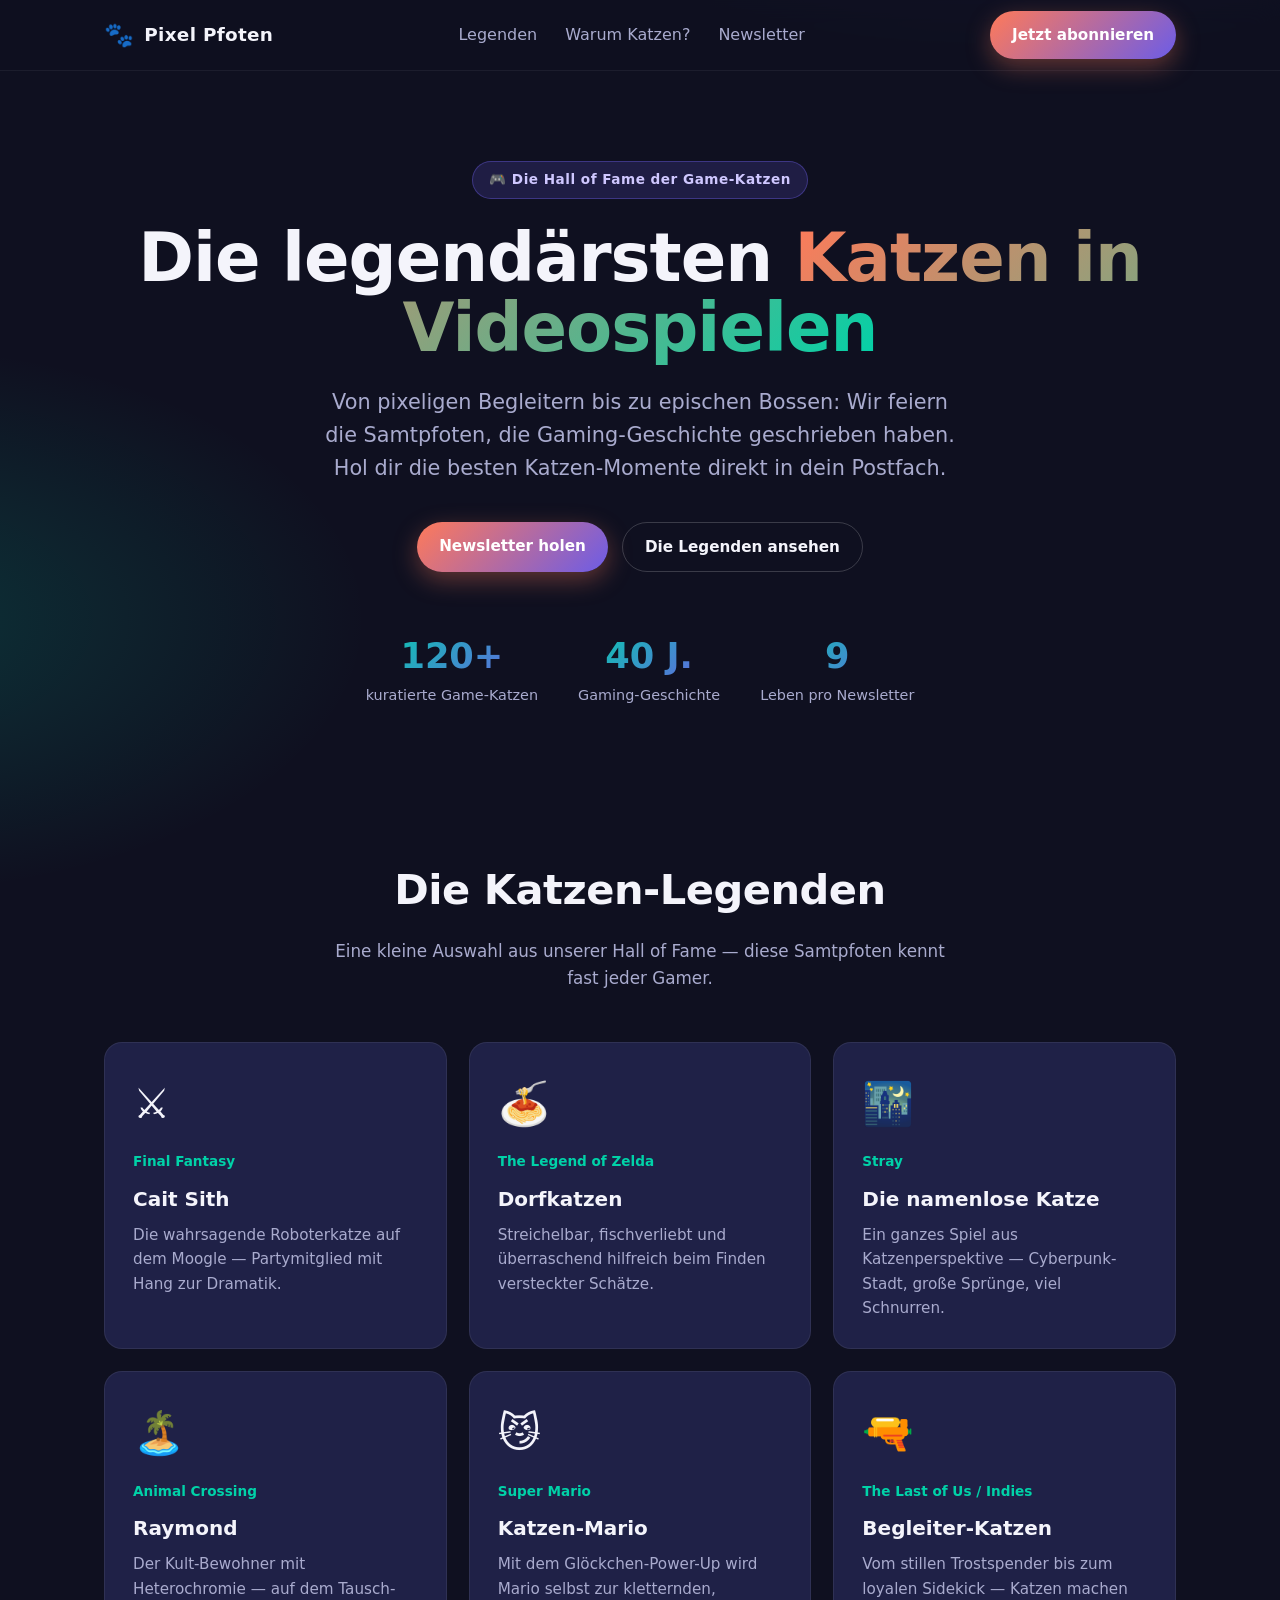
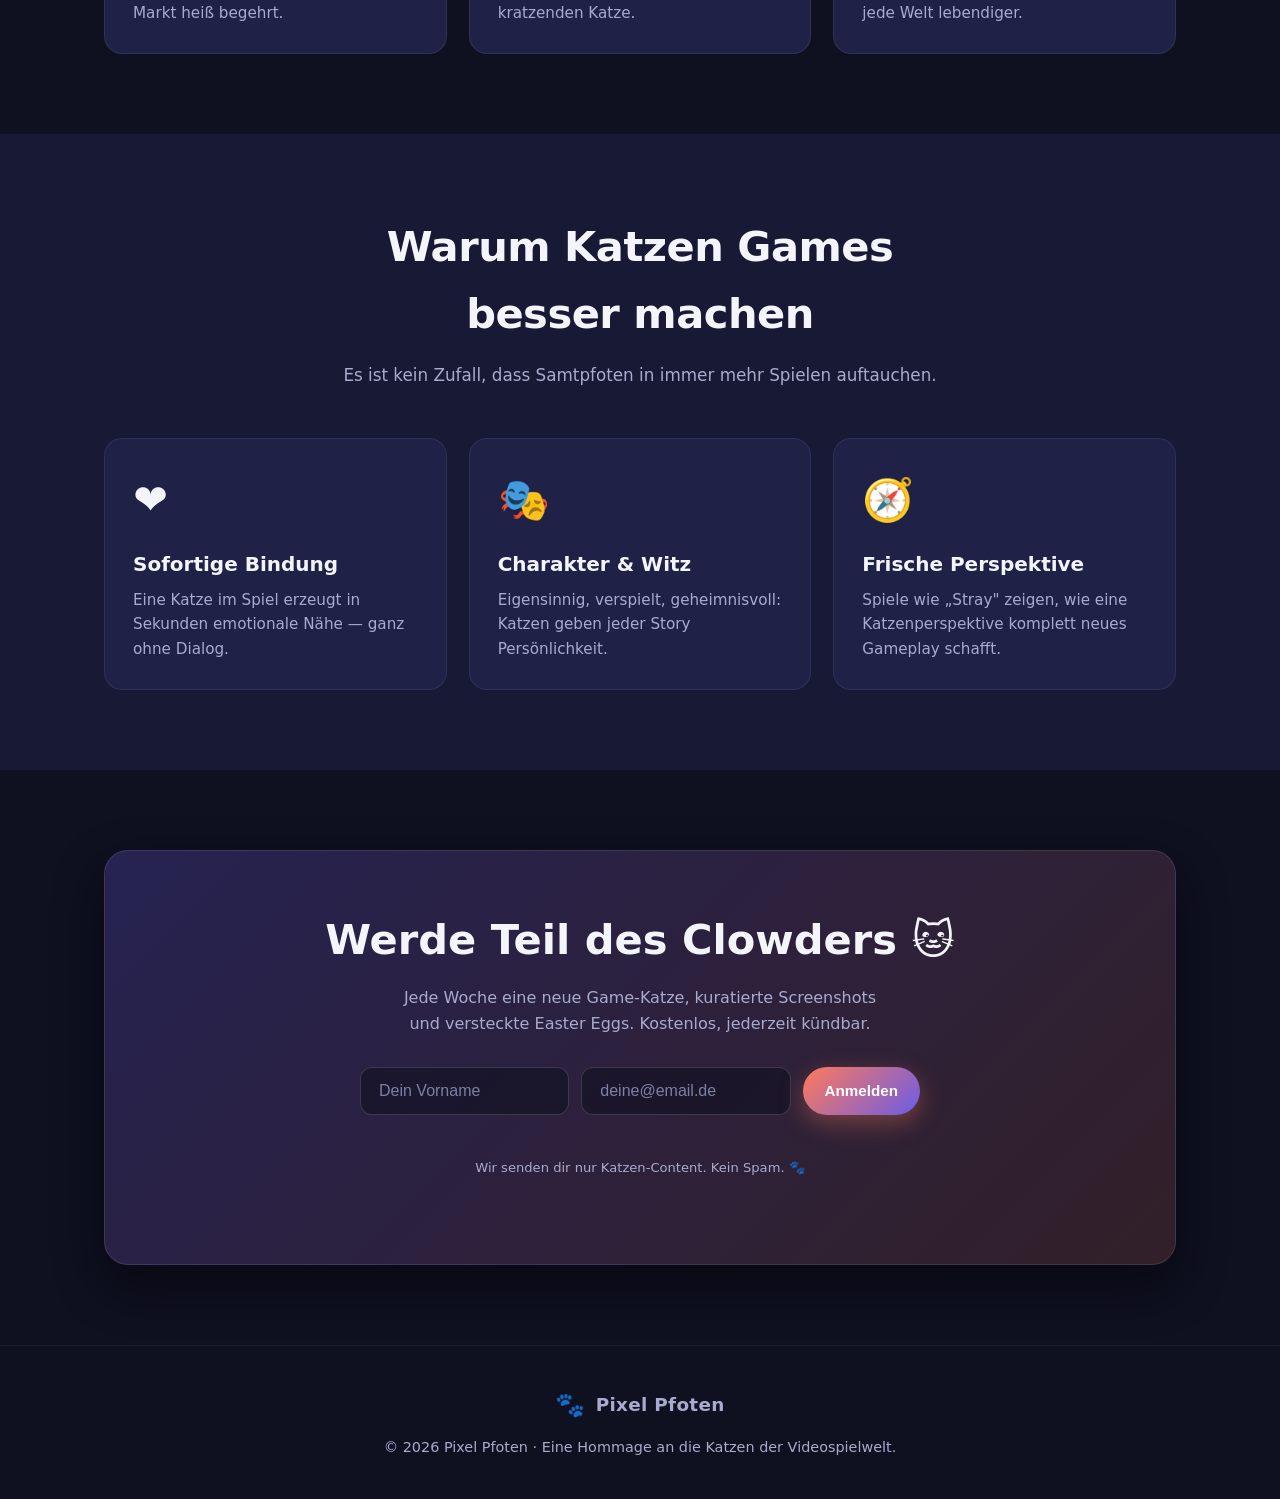
==== index.html @ 9cd5e6af "Erste Version: Landingpage Katzen in Videospielen mit Lead-Formular" ====
<!DOCTYPE html>
<html lang="de">
<head>
  <meta charset="UTF-8" />
  <meta name="viewport" content="width=device-width, initial-scale=1.0" />
  <title>Pixel Pfoten · Katzen in Videospielen</title>
  <meta name="description" content="Die ultimative Hommage an die legendärsten Katzen der Videospielgeschichte. Hol dir den Newsletter mit den besten Katzen-Momenten aus Games." />
  <style>
    :root {
      --bg: #0f1020;
      --bg-soft: #181a35;
      --card: #1f2147;
      --accent: #ff7a59;
      --accent-2: #6c5ce7;
      --accent-3: #00d2a8;
      --text: #f4f4fb;
      --muted: #a9abce;
      --radius: 18px;
      --shadow: 0 20px 50px rgba(0, 0, 0, 0.45);
      --maxw: 1120px;
    }

    * { box-sizing: border-box; margin: 0; padding: 0; }

    html { scroll-behavior: smooth; }

    body {
      font-family: "Segoe UI", system-ui, -apple-system, sans-serif;
      background: radial-gradient(1200px 600px at 80% -10%, rgba(108, 92, 231, 0.35), transparent 60%),
                  radial-gradient(900px 500px at -10% 20%, rgba(0, 210, 168, 0.18), transparent 55%),
                  var(--bg);
      color: var(--text);
      line-height: 1.6;
      -webkit-font-smoothing: antialiased;
    }

    .wrap { max-width: var(--maxw); margin: 0 auto; padding: 0 24px; }

    /* ---------- Nav ---------- */
    header {
      position: sticky; top: 0; z-index: 50;
      backdrop-filter: blur(12px);
      background: rgba(15, 16, 32, 0.7);
      border-bottom: 1px solid rgba(255, 255, 255, 0.06);
    }
    .nav { display: flex; align-items: center; justify-content: space-between; height: 70px; }
    .logo { display: flex; align-items: center; gap: 10px; font-weight: 800; font-size: 1.15rem; letter-spacing: 0.3px; }
    .logo .paw { font-size: 1.5rem; }
    .nav-links { display: flex; gap: 28px; align-items: center; }
    .nav-links a { color: var(--muted); text-decoration: none; font-weight: 500; transition: color 0.2s; }
    .nav-links a:hover { color: var(--text); }
    .btn {
      display: inline-block; cursor: pointer; border: none;
      background: linear-gradient(135deg, var(--accent), var(--accent-2));
      color: #fff; font-weight: 700; padding: 12px 22px;
      border-radius: 999px; text-decoration: none; font-size: 0.95rem;
      transition: transform 0.15s ease, box-shadow 0.2s ease;
      box-shadow: 0 8px 24px rgba(255, 122, 89, 0.35);
    }
    .btn:hover { transform: translateY(-2px); box-shadow: 0 12px 30px rgba(255, 122, 89, 0.5); }
    @media (max-width: 720px) { .nav-links { display: none; } }

    /* ---------- Hero ---------- */
    .hero { padding: 90px 0 70px; text-align: center; }
    .badge {
      display: inline-block; padding: 7px 16px; border-radius: 999px;
      background: rgba(108, 92, 231, 0.18); color: #cfc7ff;
      font-size: 0.85rem; font-weight: 600; letter-spacing: 0.5px;
      border: 1px solid rgba(108, 92, 231, 0.4); margin-bottom: 24px;
    }
    .hero h1 {
      font-size: clamp(2.4rem, 6vw, 4.2rem); line-height: 1.05; font-weight: 900;
      letter-spacing: -1px; margin-bottom: 22px;
    }
    .hero h1 .grad {
      background: linear-gradient(135deg, var(--accent), var(--accent-3));
      -webkit-background-clip: text; background-clip: text; color: transparent;
    }
    .hero p.lead { font-size: clamp(1.05rem, 2.2vw, 1.3rem); color: var(--muted); max-width: 640px; margin: 0 auto 36px; }
    .hero-cta { display: flex; gap: 14px; justify-content: center; flex-wrap: wrap; }
    .btn-ghost {
      background: transparent; box-shadow: none;
      border: 1px solid rgba(255, 255, 255, 0.18); color: var(--text);
    }
    .btn-ghost:hover { box-shadow: none; background: rgba(255, 255, 255, 0.05); }

    /* ---------- Stats ---------- */
    .stats { display: flex; gap: 40px; justify-content: center; flex-wrap: wrap; margin-top: 56px; }
    .stat { text-align: center; }
    .stat .num {
      font-size: 2.2rem; font-weight: 900;
      background: linear-gradient(135deg, var(--accent-3), var(--accent-2));
      -webkit-background-clip: text; background-clip: text; color: transparent;
    }
    .stat .label { color: var(--muted); font-size: 0.9rem; }

    /* ---------- Section ---------- */
    section { padding: 80px 0; }
    .section-head { text-align: center; max-width: 620px; margin: 0 auto 50px; }
    .section-head h2 { font-size: clamp(1.8rem, 4vw, 2.6rem); font-weight: 800; letter-spacing: -0.5px; margin-bottom: 14px; }
    .section-head p { color: var(--muted); font-size: 1.05rem; }

    /* ---------- Cat cards ---------- */
    .grid { display: grid; grid-template-columns: repeat(auto-fit, minmax(260px, 1fr)); gap: 22px; }
    .card {
      background: var(--card); border: 1px solid rgba(255, 255, 255, 0.07);
      border-radius: var(--radius); padding: 28px; transition: transform 0.2s ease, border-color 0.2s ease;
    }
    .card:hover { transform: translateY(-6px); border-color: rgba(255, 122, 89, 0.5); }
    .card .emoji { font-size: 2.6rem; margin-bottom: 14px; display: block; }
    .card h3 { font-size: 1.25rem; margin-bottom: 8px; }
    .card .game { color: var(--accent-3); font-size: 0.85rem; font-weight: 600; margin-bottom: 10px; display: block; }
    .card p { color: var(--muted); font-size: 0.95rem; }

    /* ---------- Lead form ---------- */
    .signup {
      background: linear-gradient(135deg, rgba(108, 92, 231, 0.25), rgba(255, 122, 89, 0.15));
      border: 1px solid rgba(255, 255, 255, 0.1);
      border-radius: 24px; padding: 56px 32px; text-align: center;
      box-shadow: var(--shadow);
    }
    .signup h2 { font-size: clamp(1.8rem, 4vw, 2.6rem); font-weight: 800; margin-bottom: 12px; }
    .signup p { color: var(--muted); max-width: 480px; margin: 0 auto 30px; }
    form.lead-form { display: flex; gap: 12px; justify-content: center; flex-wrap: wrap; max-width: 560px; margin: 0 auto; }
    .lead-form input {
      flex: 1 1 200px; min-width: 180px; padding: 14px 18px; border-radius: 12px;
      border: 1px solid rgba(255, 255, 255, 0.15); background: rgba(15, 16, 32, 0.6);
      color: var(--text); font-size: 1rem; outline: none; transition: border-color 0.2s;
    }
    .lead-form input:focus { border-color: var(--accent); }
    .lead-form input::placeholder { color: #7d7fa6; }
    .lead-form button { flex: 0 0 auto; }
    .form-note { font-size: 0.82rem; color: var(--muted); margin-top: 16px; }
    .form-msg { margin-top: 18px; font-weight: 600; min-height: 24px; }
    .form-msg.ok { color: var(--accent-3); }
    .form-msg.err { color: var(--accent); }

    /* ---------- Footer ---------- */
    footer { padding: 40px 0; text-align: center; color: var(--muted); border-top: 1px solid rgba(255, 255, 255, 0.06); font-size: 0.9rem; }
    footer .logo { justify-content: center; margin-bottom: 12px; }
  </style>
</head>
<body>
  <header>
    <div class="wrap nav">
      <div class="logo"><span class="paw">🐾</span> Pixel Pfoten</div>
      <nav class="nav-links">
        <a href="#legenden">Legenden</a>
        <a href="#warum">Warum Katzen?</a>
        <a href="#newsletter">Newsletter</a>
      </nav>
      <a href="#newsletter" class="btn">Jetzt abonnieren</a>
    </div>
  </header>

  <main>
    <!-- Hero -->
    <section class="hero">
      <div class="wrap">
        <span class="badge">🎮 Die Hall of Fame der Game-Katzen</span>
        <h1>Die legendärsten <span class="grad">Katzen in Videospielen</span></h1>
        <p class="lead">Von pixeligen Begleitern bis zu epischen Bossen: Wir feiern die Samtpfoten, die Gaming-Geschichte geschrieben haben. Hol dir die besten Katzen-Momente direkt in dein Postfach.</p>
        <div class="hero-cta">
          <a href="#newsletter" class="btn">Newsletter holen</a>
          <a href="#legenden" class="btn btn-ghost">Die Legenden ansehen</a>
        </div>

        <div class="stats">
          <div class="stat"><div class="num">120+</div><div class="label">kuratierte Game-Katzen</div></div>
          <div class="stat"><div class="num">40 J.</div><div class="label">Gaming-Geschichte</div></div>
          <div class="stat"><div class="num">9</div><div class="label">Leben pro Newsletter</div></div>
        </div>
      </div>
    </section>

    <!-- Cat legends -->
    <section id="legenden">
      <div class="wrap">
        <div class="section-head">
          <h2>Die Katzen-Legenden</h2>
          <p>Eine kleine Auswahl aus unserer Hall of Fame — diese Samtpfoten kennt fast jeder Gamer.</p>
        </div>
        <div class="grid">
          <div class="card">
            <span class="emoji">⚔️</span>
            <span class="game">Final Fantasy</span>
            <h3>Cait Sith</h3>
            <p>Die wahrsagende Roboterkatze auf dem Moogle — Partymitglied mit Hang zur Dramatik.</p>
          </div>
          <div class="card">
            <span class="emoji">🍝</span>
            <span class="game">The Legend of Zelda</span>
            <h3>Dorfkatzen</h3>
            <p>Streichelbar, fischverliebt und überraschend hilfreich beim Finden versteckter Schätze.</p>
          </div>
          <div class="card">
            <span class="emoji">🌃</span>
            <span class="game">Stray</span>
            <h3>Die namenlose Katze</h3>
            <p>Ein ganzes Spiel aus Katzenperspektive — Cyberpunk-Stadt, große Sprünge, viel Schnurren.</p>
          </div>
          <div class="card">
            <span class="emoji">🏝️</span>
            <span class="game">Animal Crossing</span>
            <h3>Raymond</h3>
            <p>Der Kult-Bewohner mit Heterochromie — auf dem Tausch-Markt heiß begehrt.</p>
          </div>
          <div class="card">
            <span class="emoji">😼</span>
            <span class="game">Super Mario</span>
            <h3>Katzen-Mario</h3>
            <p>Mit dem Glöckchen-Power-Up wird Mario selbst zur kletternden, kratzenden Katze.</p>
          </div>
          <div class="card">
            <span class="emoji">🔫</span>
            <span class="game">The Last of Us / Indies</span>
            <h3>Begleiter-Katzen</h3>
            <p>Vom stillen Trostspender bis zum loyalen Sidekick — Katzen machen jede Welt lebendiger.</p>
          </div>
        </div>
      </div>
    </section>

    <!-- Why cats -->
    <section id="warum" style="background: var(--bg-soft);">
      <div class="wrap">
        <div class="section-head">
          <h2>Warum Katzen Games besser machen</h2>
          <p>Es ist kein Zufall, dass Samtpfoten in immer mehr Spielen auftauchen.</p>
        </div>
        <div class="grid">
          <div class="card">
            <span class="emoji">❤️</span>
            <h3>Sofortige Bindung</h3>
            <p>Eine Katze im Spiel erzeugt in Sekunden emotionale Nähe — ganz ohne Dialog.</p>
          </div>
          <div class="card">
            <span class="emoji">🎭</span>
            <h3>Charakter & Witz</h3>
            <p>Eigensinnig, verspielt, geheimnisvoll: Katzen geben jeder Story Persönlichkeit.</p>
          </div>
          <div class="card">
            <span class="emoji">🧭</span>
            <h3>Frische Perspektive</h3>
            <p>Spiele wie „Stray" zeigen, wie eine Katzenperspektive komplett neues Gameplay schafft.</p>
          </div>
        </div>
      </div>
    </section>

    <!-- Newsletter / Lead form -->
    <section id="newsletter">
      <div class="wrap">
        <div class="signup">
          <h2>Werde Teil des Clowders 🐱</h2>
          <p>Jede Woche eine neue Game-Katze, kuratierte Screenshots und versteckte Easter Eggs. Kostenlos, jederzeit kündbar.</p>
          <form class="lead-form" id="leadForm" novalidate>
            <input type="text" id="firstName" name="firstName" placeholder="Dein Vorname" autocomplete="given-name" required />
            <input type="email" id="email" name="email" placeholder="deine@email.de" autocomplete="email" required />
            <button type="submit" class="btn">Anmelden</button>
          </form>
          <div class="form-msg" id="formMsg" role="status" aria-live="polite"></div>
          <p class="form-note">Wir senden dir nur Katzen-Content. Kein Spam. 🐾</p>
        </div>
      </div>
    </section>
  </main>

  <footer>
    <div class="wrap">
      <div class="logo"><span class="paw">🐾</span> Pixel Pfoten</div>
      <p>© 2026 Pixel Pfoten · Eine Hommage an die Katzen der Videospielwelt.</p>
    </div>
  </footer>

  <script>
    const form = document.getElementById("leadForm");
    const msg = document.getElementById("formMsg");

    form.addEventListener("submit", async (e) => {
      e.preventDefault();
      const firstName = document.getElementById("firstName").value.trim();
      const email = document.getElementById("email").value.trim();

      msg.className = "form-msg";
      msg.textContent = "";

      // Einfache Validierung
      if (!firstName) {
        msg.classList.add("err");
        msg.textContent = "Bitte gib deinen Vornamen ein.";
        return;
      }
      const emailOk = /^[^\s@]+@[^\s@]+\.[^\s@]+$/.test(email);
      if (!emailOk) {
        msg.classList.add("err");
        msg.textContent = "Bitte gib eine gültige E-Mail-Adresse ein.";
        return;
      }

      const btn = form.querySelector("button");
      const originalText = btn.textContent;
      btn.disabled = true;
      btn.textContent = "Senden …";

      try {
        // Sendet den Lead später an dein Backend
        const res = await fetch("/api/lead", {
          method: "POST",
          headers: { "Content-Type": "application/json" },
          body: JSON.stringify({ firstName, email }),
        });

        if (!res.ok) throw new Error("Server-Fehler");

        msg.classList.add("ok");
        msg.textContent = "Willkommen im Clowder, " + firstName + "! 🐾 Schau in dein Postfach.";
        form.reset();
      } catch (err) {
        // /api/lead existiert in der Vorschau noch nicht – das ist normal.
        msg.classList.add("ok");
        msg.textContent = "Danke, " + firstName + "! (Vorschau-Modus: /api/lead wird später angebunden.)";
        form.reset();
      } finally {
        btn.disabled = false;
        btn.textContent = originalText;
      }
    });
  </script>
</body>
</html>
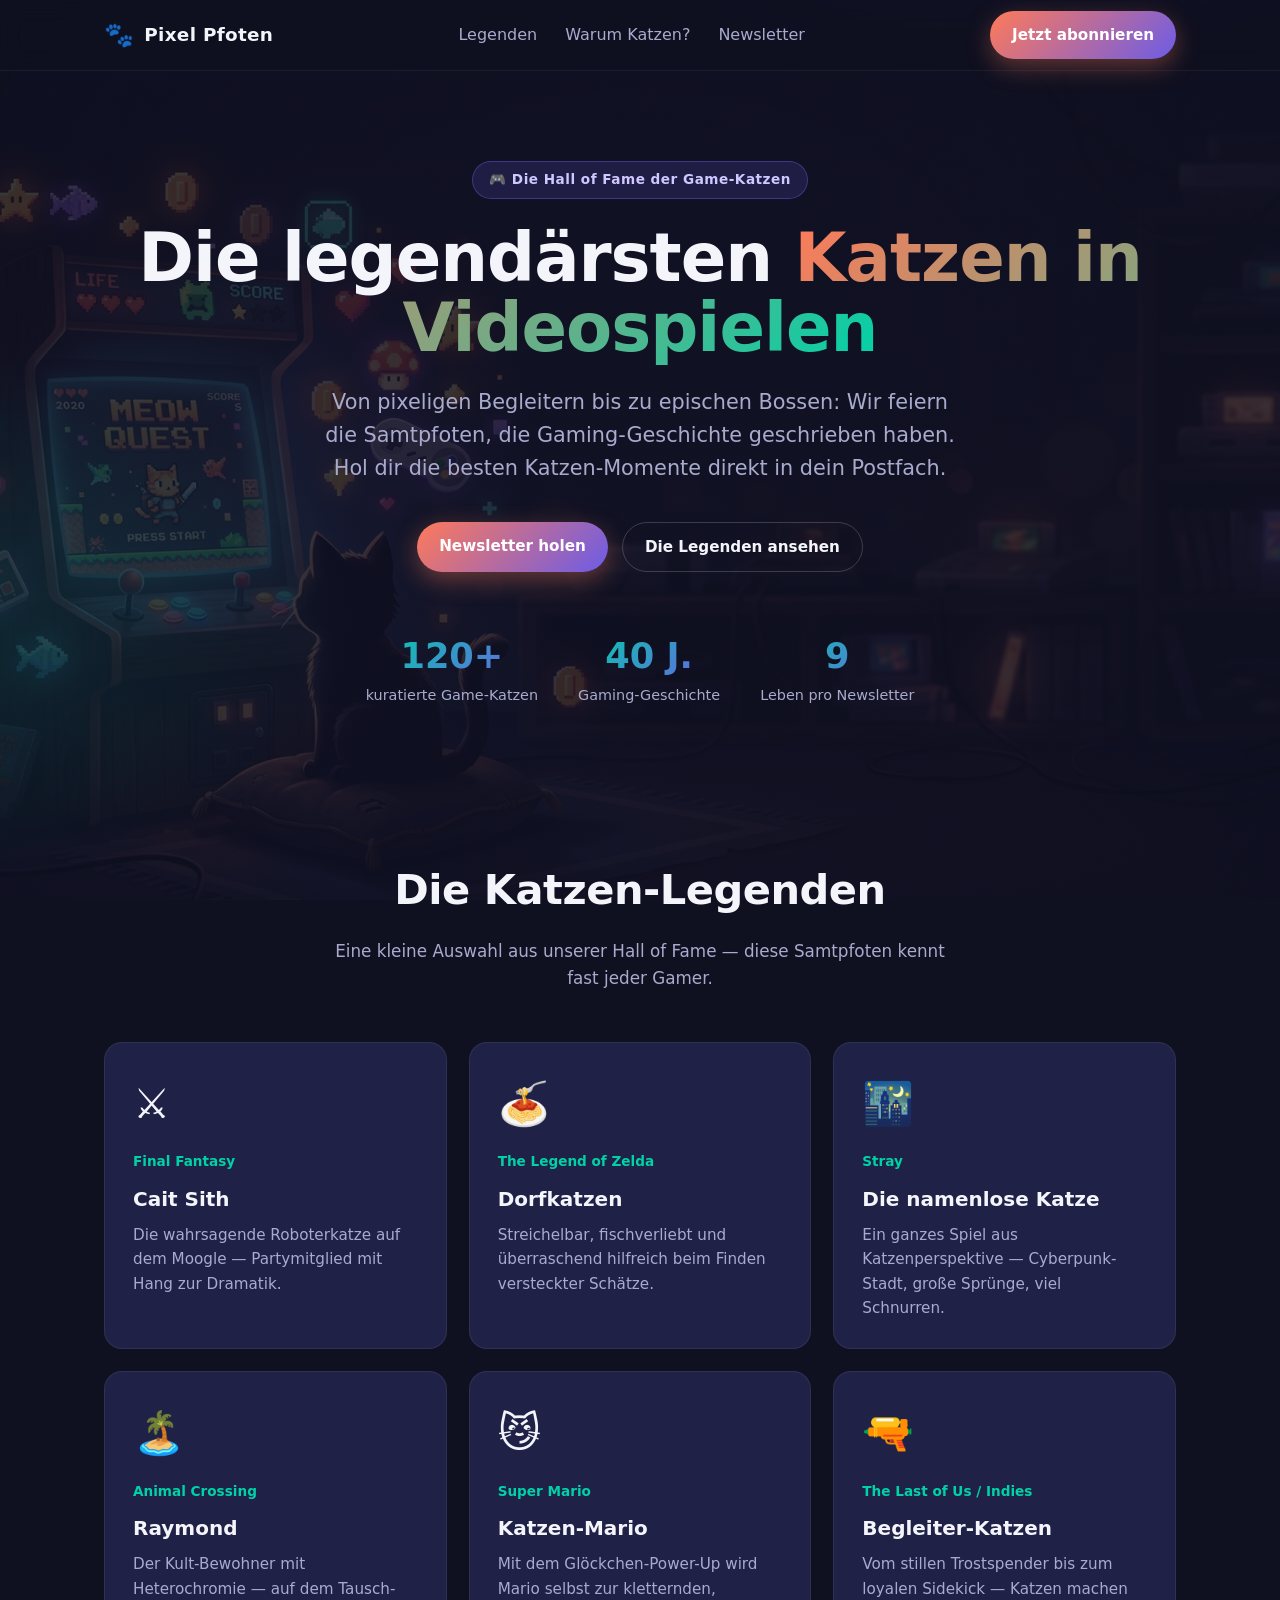
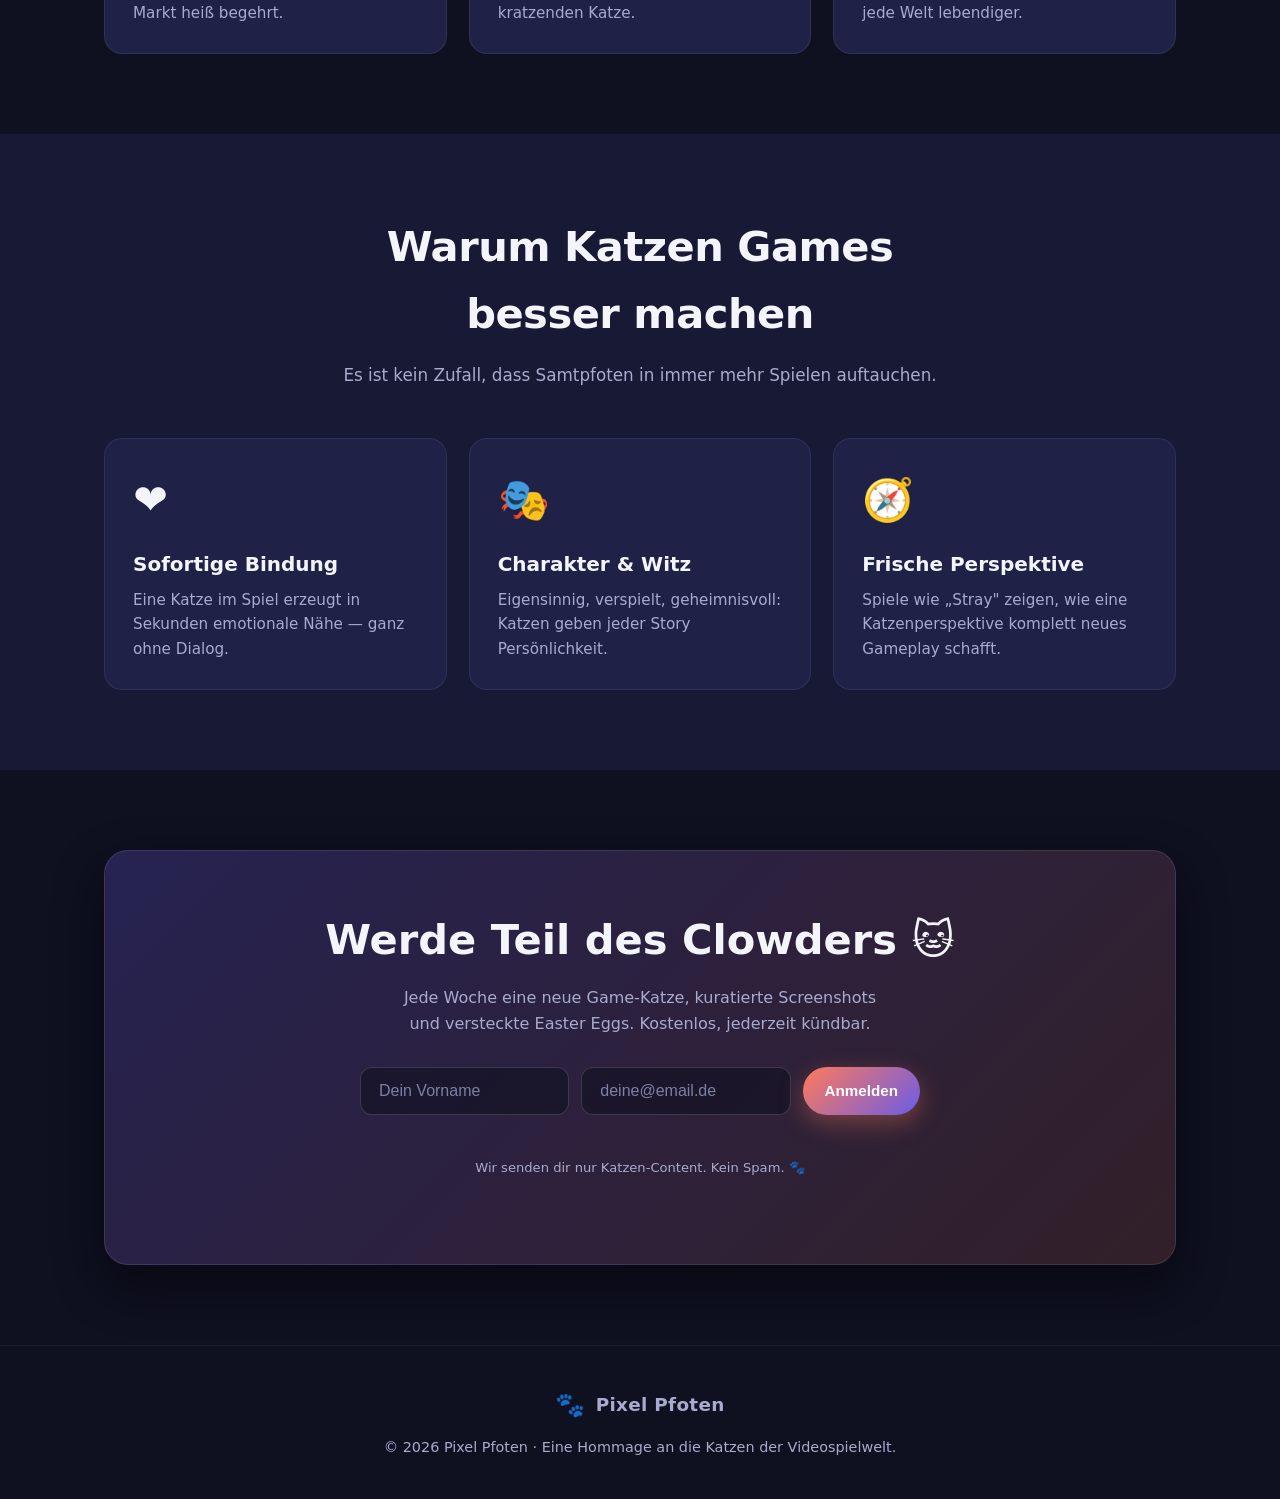
==== commit 98d33053: "Hintergrundbild eingebaut und optimiert (JPG, 141 KB)" ====
--- a/index.html
+++ b/index.html
@@ -26,9 +26,15 @@
 
     body {
       font-family: "Segoe UI", system-ui, -apple-system, sans-serif;
-      background: radial-gradient(1200px 600px at 80% -10%, rgba(108, 92, 231, 0.35), transparent 60%),
-                  radial-gradient(900px 500px at -10% 20%, rgba(0, 210, 168, 0.18), transparent 55%),
-                  var(--bg);
+      background:
+        /* Farbige Neon-Glows oben drüber */
+        radial-gradient(1200px 600px at 80% -10%, rgba(108, 92, 231, 0.30), transparent 60%),
+        radial-gradient(900px 500px at -10% 20%, rgba(0, 210, 168, 0.15), transparent 55%),
+        /* Dunkles Overlay, damit der Text lesbar bleibt */
+        linear-gradient(rgba(15, 16, 32, 0.82), rgba(15, 16, 32, 0.90)),
+        /* Das generierte Hintergrundbild */
+        url("hintergrund.jpg") center top / cover no-repeat fixed,
+        var(--bg);
       color: var(--text);
       line-height: 1.6;
       -webkit-font-smoothing: antialiased;
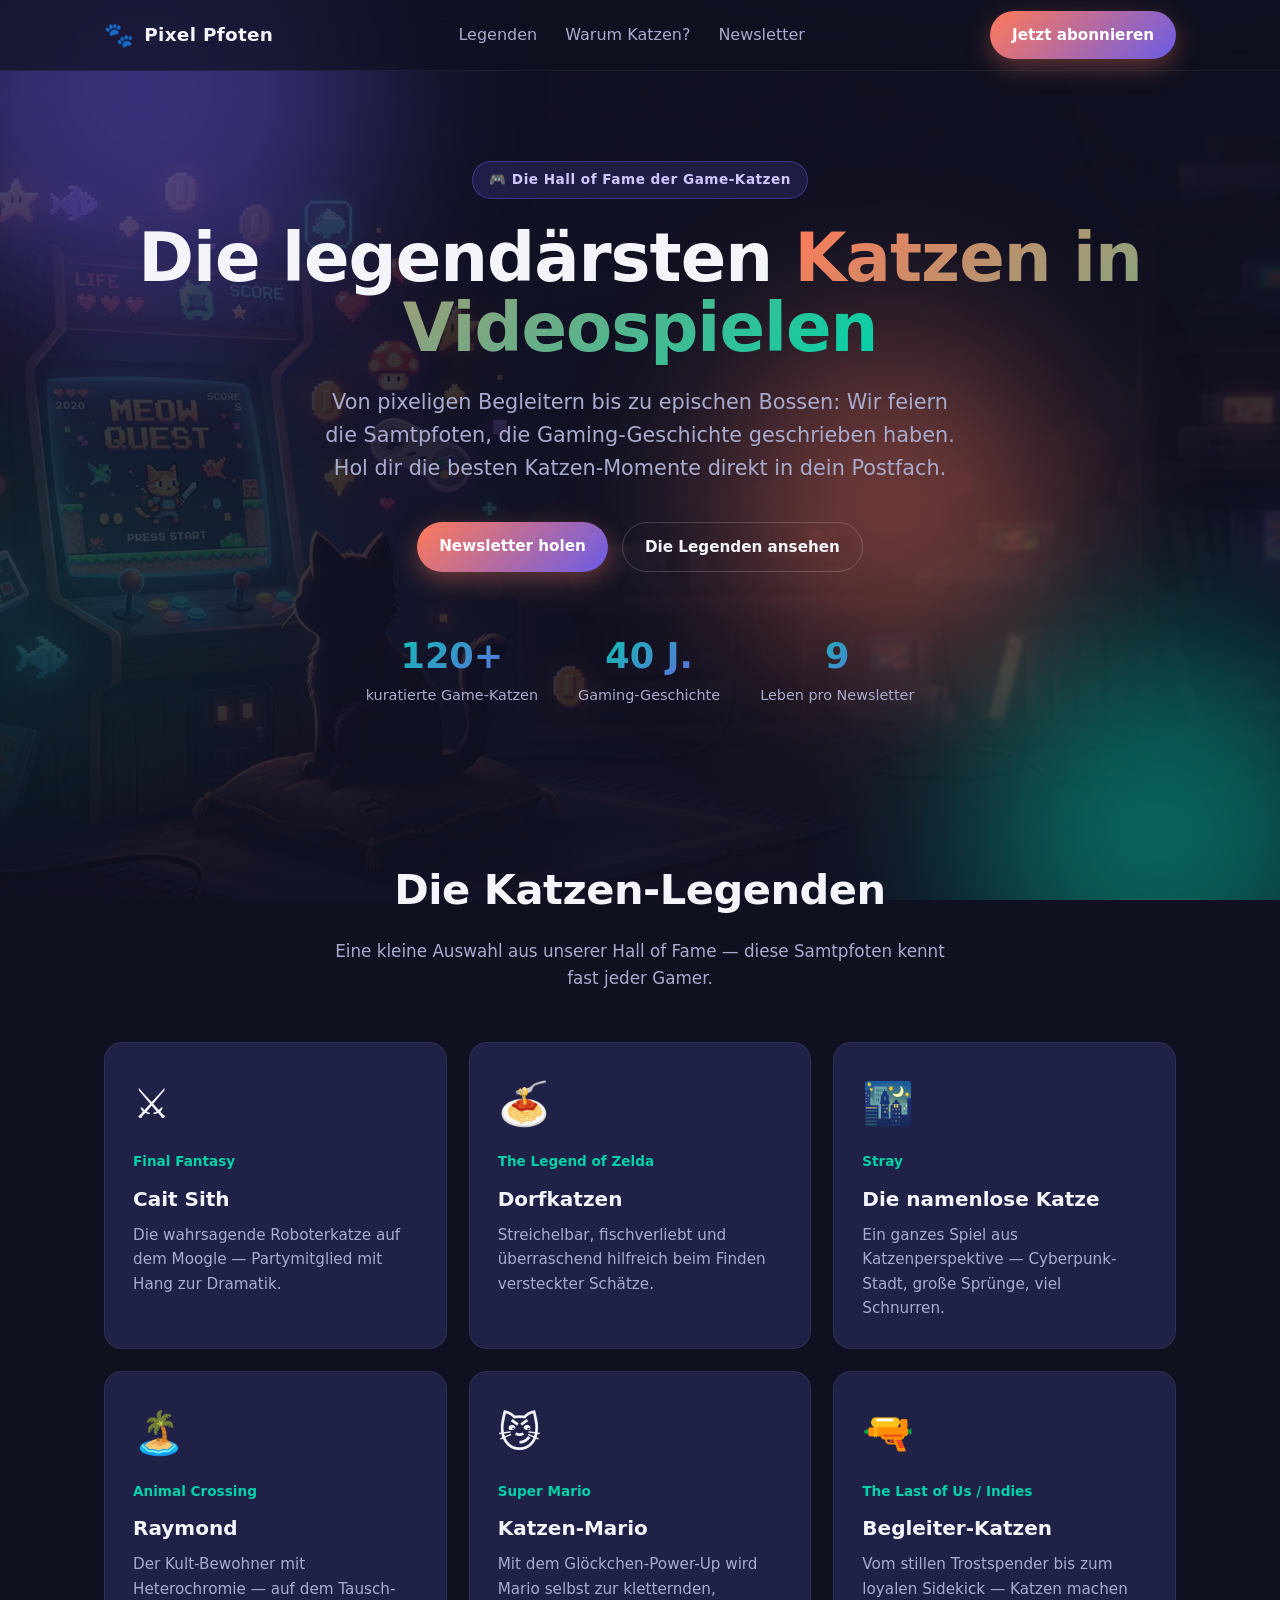
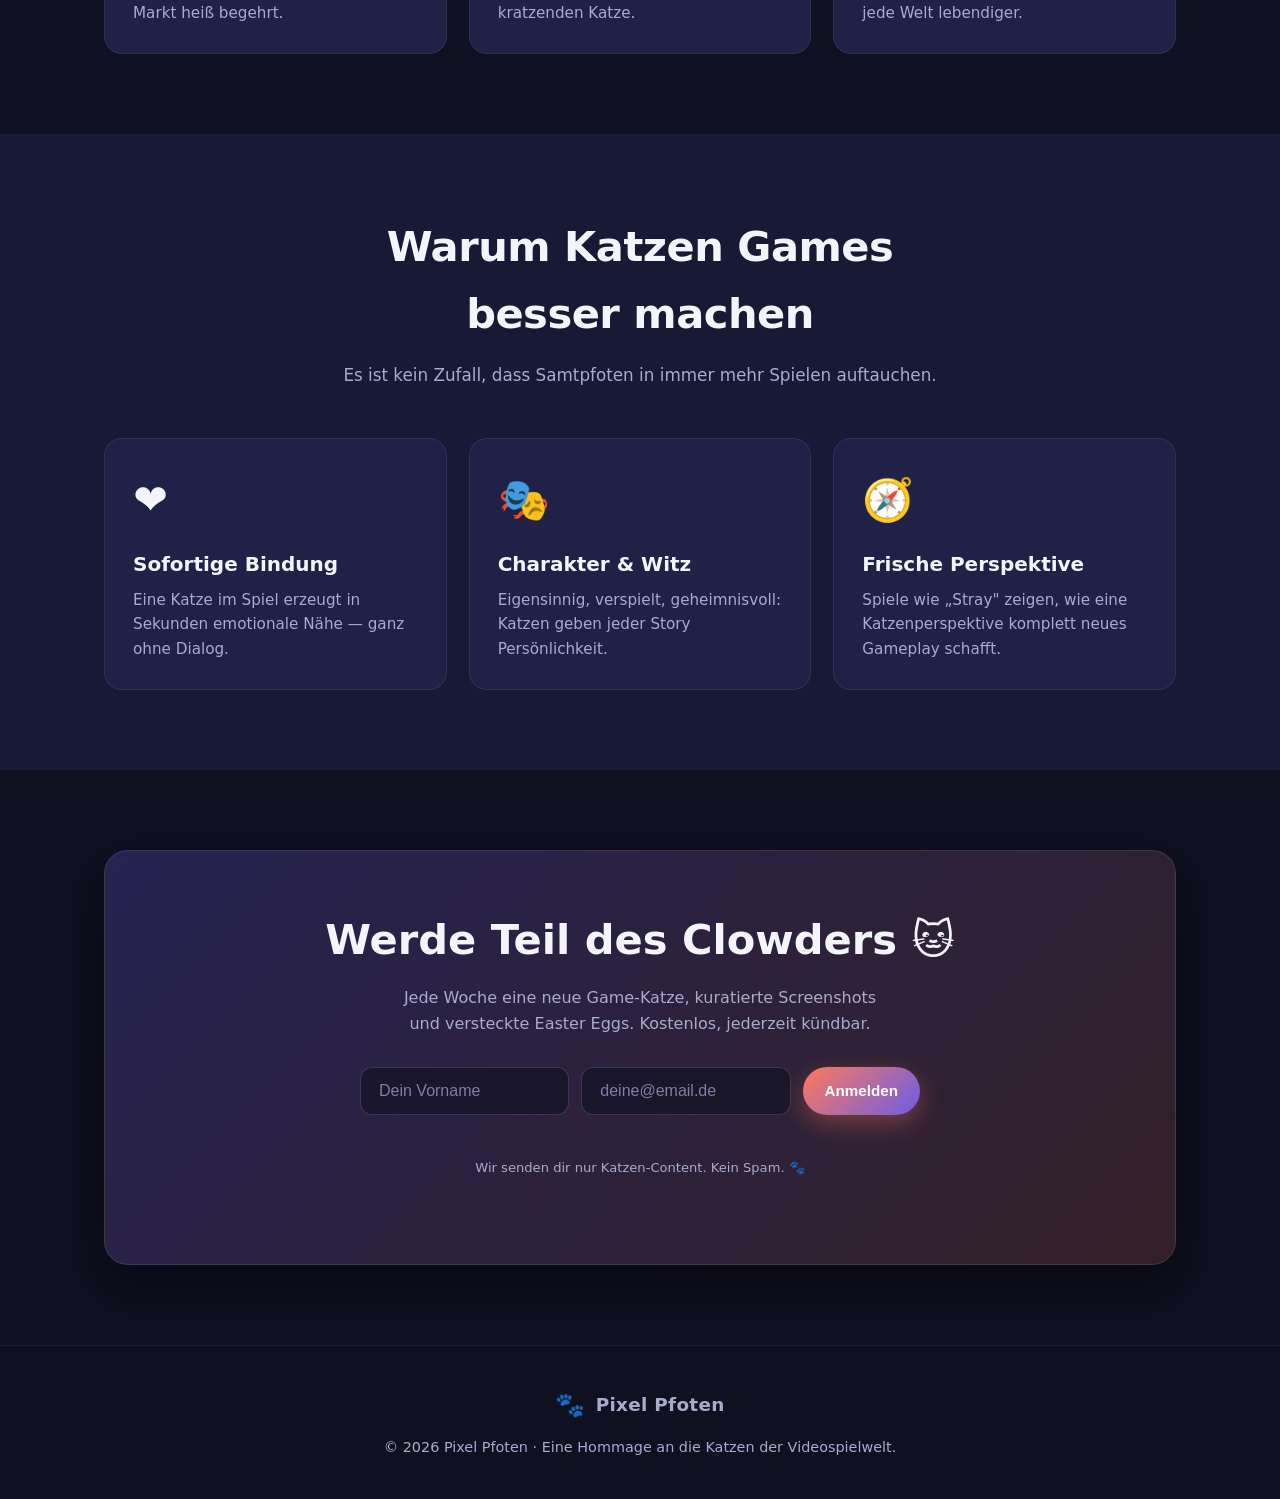
==== commit 1f811697: "Animationen ergaenzt: Scroll-Reveal, animierter Hintergrund-Glow, Hero-Auftritt, Hover-Effekte" ====
--- a/index.html
+++ b/index.html
@@ -112,7 +112,9 @@
       background: var(--card); border: 1px solid rgba(255, 255, 255, 0.07);
       border-radius: var(--radius); padding: 28px; transition: transform 0.2s ease, border-color 0.2s ease;
     }
-    .card:hover { transform: translateY(-6px); border-color: rgba(255, 122, 89, 0.5); }
+    .card:hover { transform: translateY(-8px); border-color: rgba(255, 122, 89, 0.6); box-shadow: 0 18px 40px rgba(0, 0, 0, 0.35), 0 0 0 1px rgba(255, 122, 89, 0.15); }
+    .card .emoji { transition: transform 0.25s ease; }
+    .card:hover .emoji { transform: scale(1.18) rotate(-6deg); }
     .card .emoji { font-size: 2.6rem; margin-bottom: 14px; display: block; }
     .card h3 { font-size: 1.25rem; margin-bottom: 8px; }
     .card .game { color: var(--accent-3); font-size: 0.85rem; font-weight: 600; margin-bottom: 10px; display: block; }
@@ -144,9 +146,42 @@
     /* ---------- Footer ---------- */
     footer { padding: 40px 0; text-align: center; color: var(--muted); border-top: 1px solid rgba(255, 255, 255, 0.06); font-size: 0.9rem; }
     footer .logo { justify-content: center; margin-bottom: 12px; }
+
+    /* ---------- Animierter Hintergrund-Glow ---------- */
+    main { position: relative; z-index: 1; }
+    .bg-glow { position: fixed; inset: 0; z-index: 0; pointer-events: none; overflow: hidden; }
+    .bg-glow span { position: absolute; border-radius: 50%; filter: blur(90px); opacity: 0.45; }
+    .bg-glow .g1 { width: 460px; height: 460px; background: var(--accent-2); top: -140px; left: -90px; animation: drift1 18s ease-in-out infinite; }
+    .bg-glow .g2 { width: 380px; height: 380px; background: var(--accent-3); bottom: -120px; right: -70px; animation: drift2 22s ease-in-out infinite; }
+    .bg-glow .g3 { width: 320px; height: 320px; background: var(--accent); top: 38%; right: 18%; animation: drift1 26s ease-in-out infinite reverse; }
+
+    @keyframes drift1 { 0%, 100% { transform: translate(0, 0) scale(1); } 50% { transform: translate(45px, 35px) scale(1.18); } }
+    @keyframes drift2 { 0%, 100% { transform: translate(0, 0) scale(1); } 50% { transform: translate(-55px, -35px) scale(1.12); } }
+
+    /* ---------- Scroll-Reveal & Auftritts-Animationen ---------- */
+    @keyframes fadeDown { from { opacity: 0; transform: translateY(-18px); } to { opacity: 1; transform: none; } }
+    @keyframes fadeUp { from { opacity: 0; transform: translateY(22px); } to { opacity: 1; transform: none; } }
+    @keyframes floaty { 0%, 100% { transform: translateY(0); } 50% { transform: translateY(-9px); } }
+
+    @media (prefers-reduced-motion: no-preference) {
+      .reveal { opacity: 0; transform: translateY(30px); transition: opacity 0.7s ease, transform 0.7s ease; }
+      .reveal.visible { opacity: 1; transform: none; }
+
+      .hero h1 { animation: fadeDown 0.8s ease both; }
+      .hero p.lead { animation: fadeUp 0.8s ease 0.15s both; }
+      .hero .hero-cta { animation: fadeUp 0.8s ease 0.30s both; }
+      .hero .stats { animation: fadeUp 0.8s ease 0.45s both; }
+      .hero .badge { animation: fadeDown 0.8s ease both, floaty 4s ease-in-out 0.8s infinite; }
+    }
   </style>
 </head>
 <body>
+  <div class="bg-glow" aria-hidden="true">
+    <span class="g1"></span>
+    <span class="g2"></span>
+    <span class="g3"></span>
+  </div>
+
   <header>
     <div class="wrap nav">
       <div class="logo"><span class="paw">🐾</span> Pixel Pfoten</div>
@@ -280,6 +315,31 @@
   </footer>
 
   <script>
+    // Scroll-Reveal: Elemente sanft einblenden, sobald sie in den Blick kommen
+    const revealEls = document.querySelectorAll(".card, .section-head, .signup");
+    revealEls.forEach((el) => el.classList.add("reveal"));
+
+    // Karten innerhalb eines Grids gestaffelt einblenden
+    document.querySelectorAll(".grid").forEach((grid) => {
+      grid.querySelectorAll(".card").forEach((card, i) => {
+        card.style.transitionDelay = (i * 0.08) + "s";
+      });
+    });
+
+    if ("IntersectionObserver" in window) {
+      const io = new IntersectionObserver((entries) => {
+        entries.forEach((entry) => {
+          if (entry.isIntersecting) {
+            entry.target.classList.add("visible");
+            io.unobserve(entry.target);
+          }
+        });
+      }, { threshold: 0.15 });
+      revealEls.forEach((el) => io.observe(el));
+    } else {
+      revealEls.forEach((el) => el.classList.add("visible"));
+    }
+
     const form = document.getElementById("leadForm");
     const msg = document.getElementById("formMsg");
 
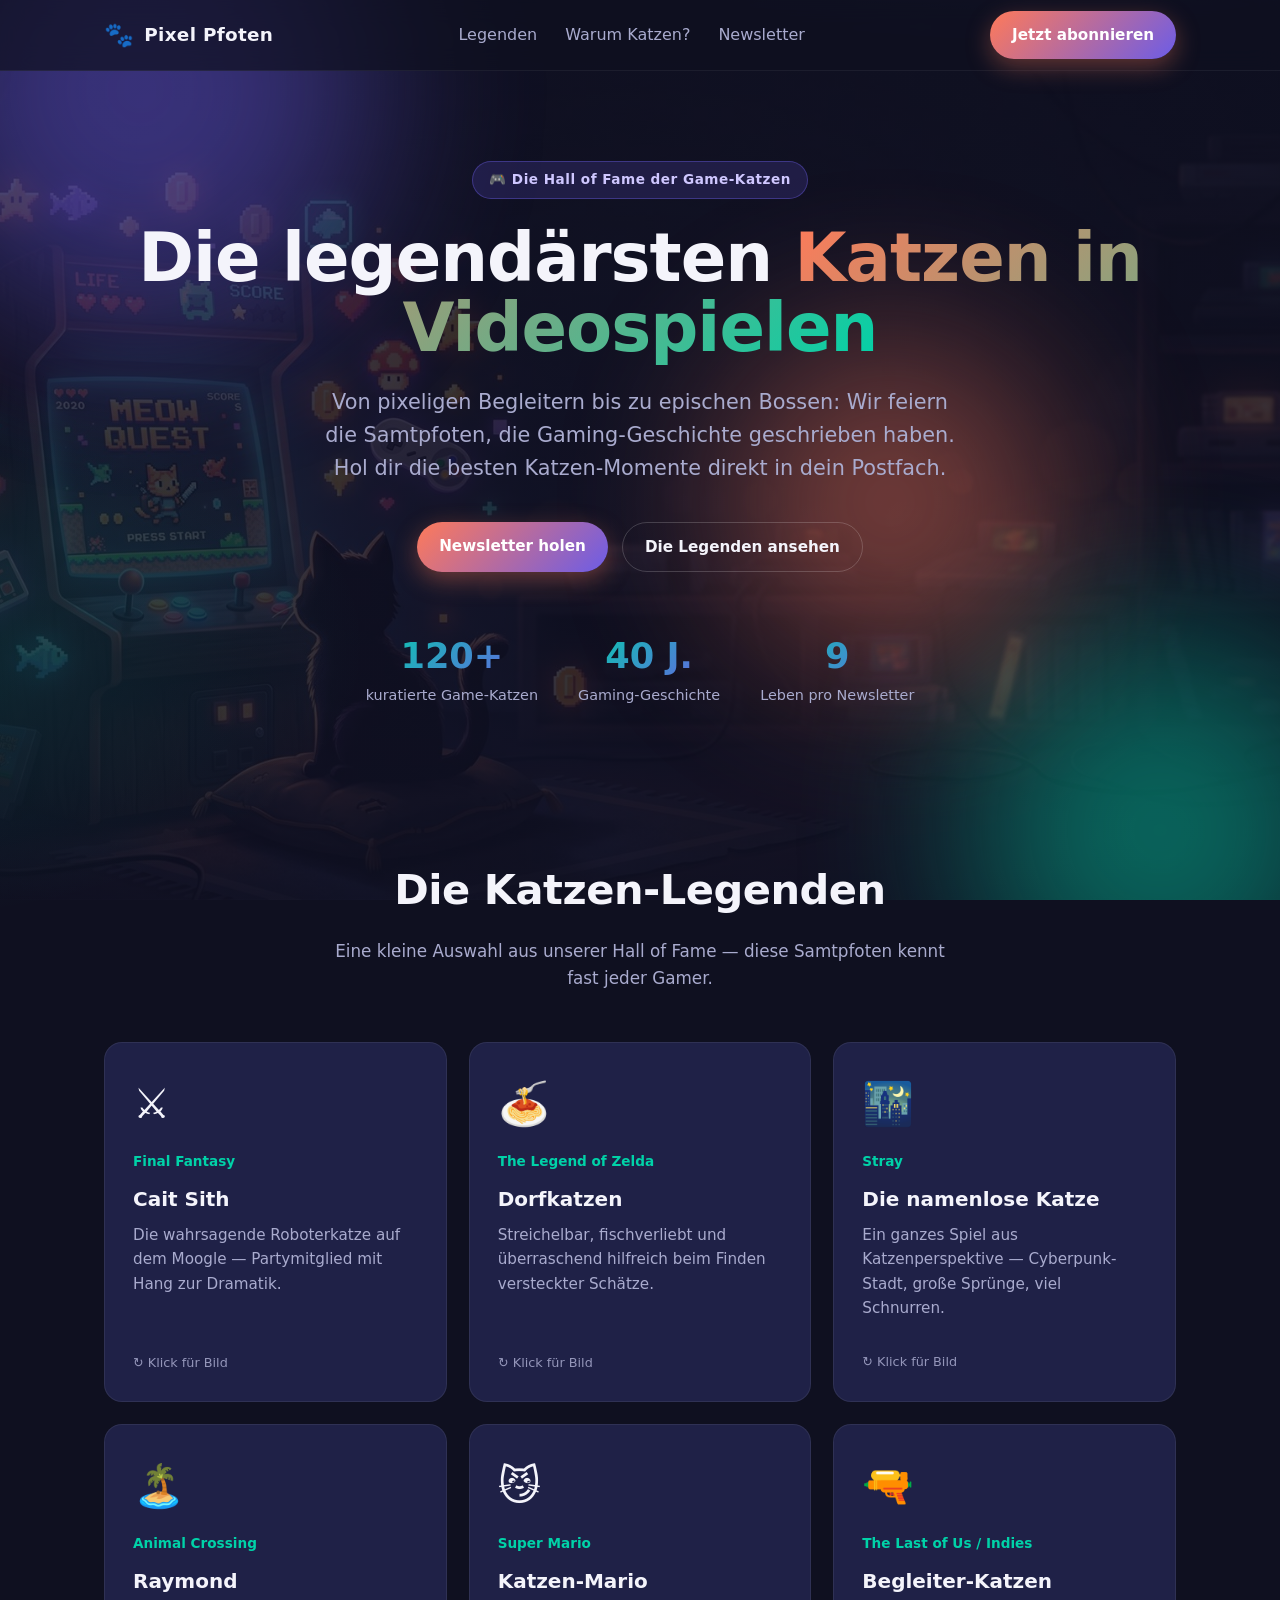
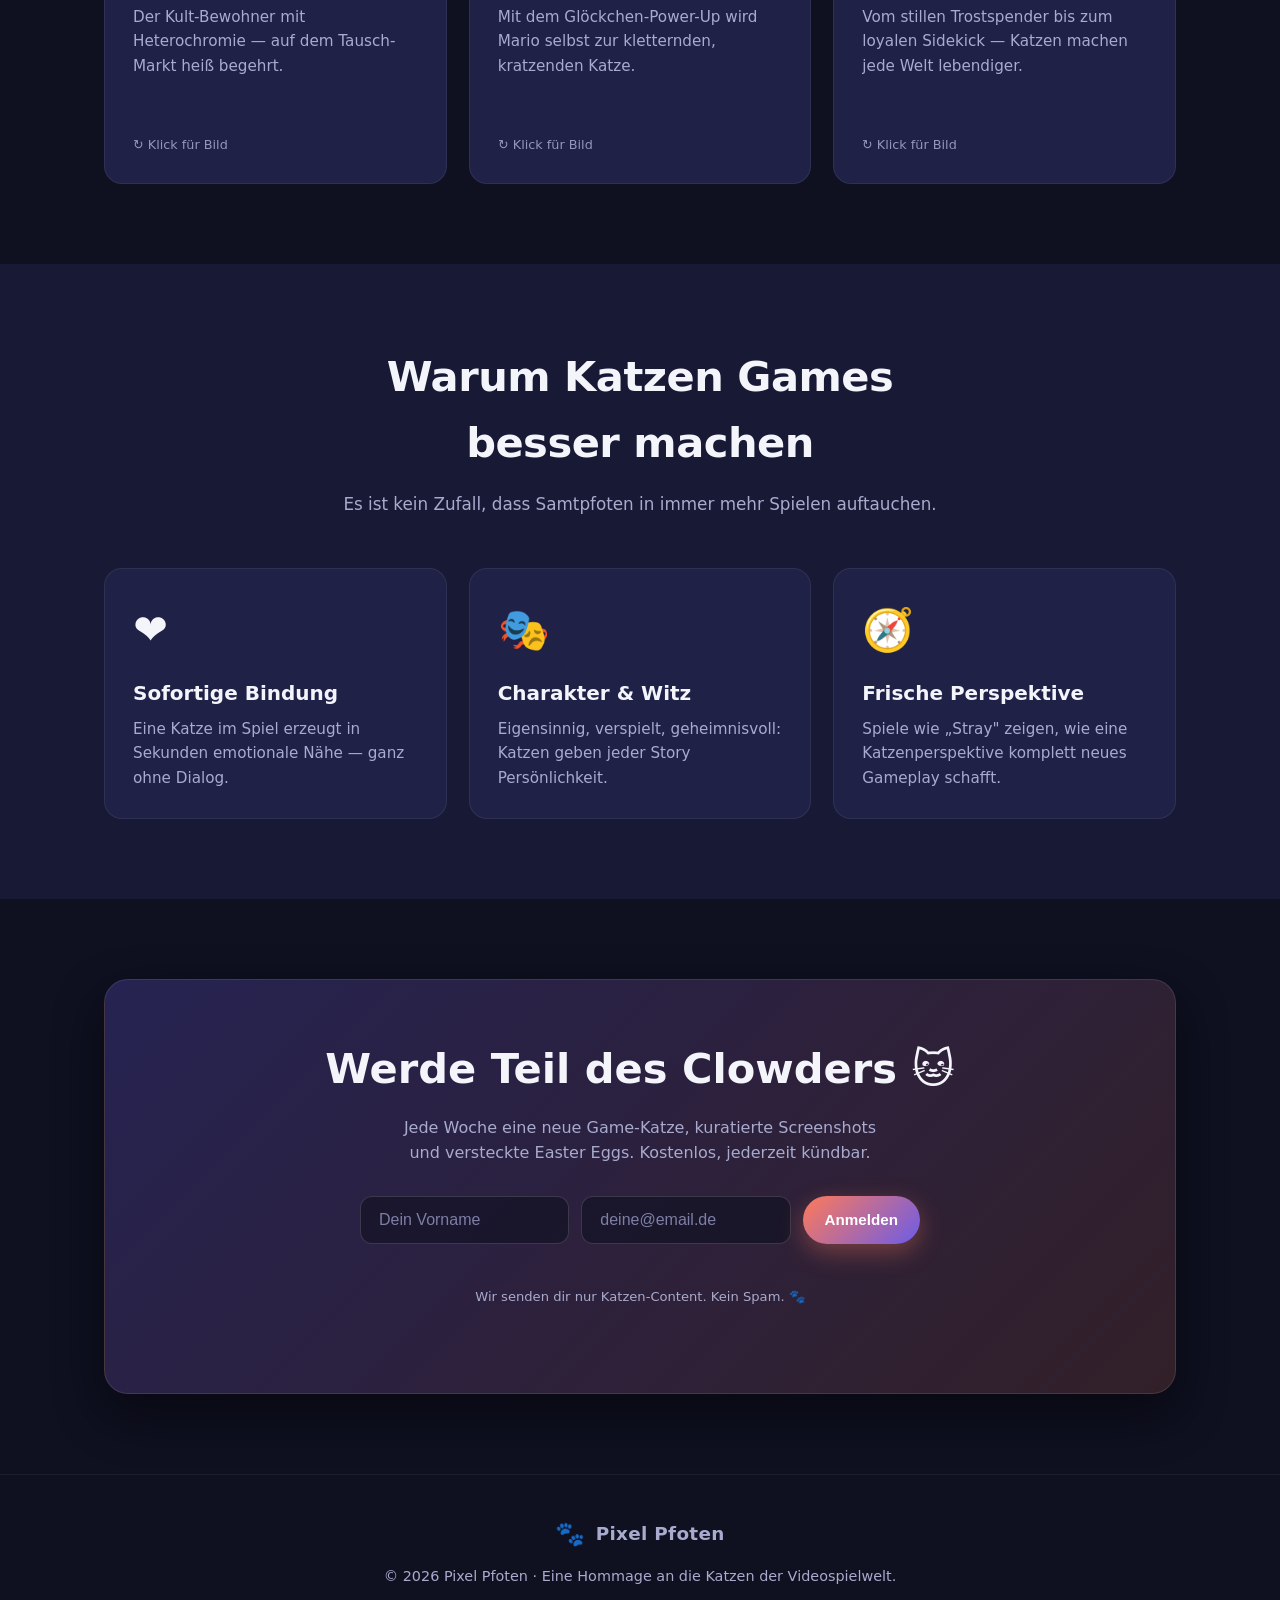
==== commit 783f1127: "Flip-Karten mit 6 Spielbildern (optimiert) live" ====
--- a/index.html
+++ b/index.html
@@ -173,6 +173,64 @@
       .hero .stats { animation: fadeUp 0.8s ease 0.45s both; }
       .hero .badge { animation: fadeDown 0.8s ease both, floaty 4s ease-in-out 0.8s infinite; }
     }
+
+    /* ---------- Flip-Karten (Legenden) ---------- */
+    .card.flip {
+      background: transparent;
+      border: none;
+      padding: 0;
+      min-height: 360px;
+      perspective: 1200px;
+      cursor: pointer;
+      position: relative;
+    }
+    .card.flip:hover { transform: translateY(-8px); box-shadow: none; border-color: transparent; }
+    .card.flip:focus-visible { outline: 2px solid var(--accent); outline-offset: 4px; }
+
+    .card.flip .card-inner {
+      position: absolute; inset: 0;
+      transform-style: preserve-3d;
+      transition: transform 0.7s cubic-bezier(0.4, 0.2, 0.2, 1);
+    }
+    .card.flip.flipped .card-inner { transform: rotateY(180deg); }
+
+    .card.flip .card-front,
+    .card.flip .card-back {
+      position: absolute; inset: 0;
+      border-radius: var(--radius);
+      border: 1px solid rgba(255, 255, 255, 0.07);
+      -webkit-backface-visibility: hidden;
+      backface-visibility: hidden;
+      overflow: hidden;
+    }
+    .card.flip .card-front {
+      background: var(--card);
+      padding: 28px;
+      display: flex; flex-direction: column;
+      transition: border-color 0.2s ease, box-shadow 0.2s ease;
+    }
+    .card.flip:hover .card-front { border-color: rgba(255, 122, 89, 0.6); box-shadow: 0 18px 40px rgba(0, 0, 0, 0.35); }
+
+    .card.flip .card-back {
+      transform: rotateY(180deg);
+      background-color: var(--accent-2);
+      background-size: cover; background-position: center;
+      display: flex; align-items: flex-end;
+    }
+    .card.flip .card-back::before {
+      content: ""; position: absolute; inset: 0;
+      background: linear-gradient(to top, rgba(15, 16, 32, 0.92) 8%, rgba(15, 16, 32, 0.3) 65%, rgba(15, 16, 32, 0.05));
+    }
+    .card.flip .card-back-content { position: relative; z-index: 1; padding: 26px; }
+    .card.flip .card-back-content .game { color: var(--accent-3); }
+    .card.flip .card-back-content h3 { font-size: 1.45rem; }
+
+    .flip-hint {
+      margin-top: auto; padding-top: 16px;
+      font-size: 0.8rem; color: var(--muted); opacity: 0.85;
+      display: inline-flex; align-items: center; gap: 6px;
+    }
+    .card.flip:hover .flip-hint { color: var(--accent); }
   </style>
 </head>
 <body>
@@ -222,41 +280,107 @@
           <p>Eine kleine Auswahl aus unserer Hall of Fame — diese Samtpfoten kennt fast jeder Gamer.</p>
         </div>
         <div class="grid">
-          <div class="card">
-            <span class="emoji">⚔️</span>
-            <span class="game">Final Fantasy</span>
-            <h3>Cait Sith</h3>
-            <p>Die wahrsagende Roboterkatze auf dem Moogle — Partymitglied mit Hang zur Dramatik.</p>
-          </div>
-          <div class="card">
-            <span class="emoji">🍝</span>
-            <span class="game">The Legend of Zelda</span>
-            <h3>Dorfkatzen</h3>
-            <p>Streichelbar, fischverliebt und überraschend hilfreich beim Finden versteckter Schätze.</p>
-          </div>
-          <div class="card">
-            <span class="emoji">🌃</span>
-            <span class="game">Stray</span>
-            <h3>Die namenlose Katze</h3>
-            <p>Ein ganzes Spiel aus Katzenperspektive — Cyberpunk-Stadt, große Sprünge, viel Schnurren.</p>
-          </div>
-          <div class="card">
-            <span class="emoji">🏝️</span>
-            <span class="game">Animal Crossing</span>
-            <h3>Raymond</h3>
-            <p>Der Kult-Bewohner mit Heterochromie — auf dem Tausch-Markt heiß begehrt.</p>
-          </div>
-          <div class="card">
-            <span class="emoji">😼</span>
-            <span class="game">Super Mario</span>
-            <h3>Katzen-Mario</h3>
-            <p>Mit dem Glöckchen-Power-Up wird Mario selbst zur kletternden, kratzenden Katze.</p>
-          </div>
-          <div class="card">
-            <span class="emoji">🔫</span>
-            <span class="game">The Last of Us / Indies</span>
-            <h3>Begleiter-Katzen</h3>
-            <p>Vom stillen Trostspender bis zum loyalen Sidekick — Katzen machen jede Welt lebendiger.</p>
+          <div class="card flip" tabindex="0" role="button" aria-pressed="false" aria-label="Cait Sith – Karte umdrehen für Bild">
+            <div class="card-inner">
+              <div class="card-front">
+                <span class="emoji">⚔️</span>
+                <span class="game">Final Fantasy</span>
+                <h3>Cait Sith</h3>
+                <p>Die wahrsagende Roboterkatze auf dem Moogle — Partymitglied mit Hang zur Dramatik.</p>
+                <span class="flip-hint">↻ Klick für Bild</span>
+              </div>
+              <div class="card-back" style="background-image: url('bilder/cait-sith.jpg')">
+                <div class="card-back-content">
+                  <span class="game">Final Fantasy</span>
+                  <h3>Cait Sith</h3>
+                </div>
+              </div>
+            </div>
+          </div>
+          <div class="card flip" tabindex="0" role="button" aria-pressed="false" aria-label="Dorfkatzen – Karte umdrehen für Bild">
+            <div class="card-inner">
+              <div class="card-front">
+                <span class="emoji">🍝</span>
+                <span class="game">The Legend of Zelda</span>
+                <h3>Dorfkatzen</h3>
+                <p>Streichelbar, fischverliebt und überraschend hilfreich beim Finden versteckter Schätze.</p>
+                <span class="flip-hint">↻ Klick für Bild</span>
+              </div>
+              <div class="card-back" style="background-image: url('bilder/zelda-katze.jpg')">
+                <div class="card-back-content">
+                  <span class="game">The Legend of Zelda</span>
+                  <h3>Dorfkatzen</h3>
+                </div>
+              </div>
+            </div>
+          </div>
+          <div class="card flip" tabindex="0" role="button" aria-pressed="false" aria-label="Die namenlose Katze – Karte umdrehen für Bild">
+            <div class="card-inner">
+              <div class="card-front">
+                <span class="emoji">🌃</span>
+                <span class="game">Stray</span>
+                <h3>Die namenlose Katze</h3>
+                <p>Ein ganzes Spiel aus Katzenperspektive — Cyberpunk-Stadt, große Sprünge, viel Schnurren.</p>
+                <span class="flip-hint">↻ Klick für Bild</span>
+              </div>
+              <div class="card-back" style="background-image: url('bilder/stray-katze.jpg')">
+                <div class="card-back-content">
+                  <span class="game">Stray</span>
+                  <h3>Die namenlose Katze</h3>
+                </div>
+              </div>
+            </div>
+          </div>
+          <div class="card flip" tabindex="0" role="button" aria-pressed="false" aria-label="Raymond – Karte umdrehen für Bild">
+            <div class="card-inner">
+              <div class="card-front">
+                <span class="emoji">🏝️</span>
+                <span class="game">Animal Crossing</span>
+                <h3>Raymond</h3>
+                <p>Der Kult-Bewohner mit Heterochromie — auf dem Tausch-Markt heiß begehrt.</p>
+                <span class="flip-hint">↻ Klick für Bild</span>
+              </div>
+              <div class="card-back" style="background-image: url('bilder/raymond.jpg')">
+                <div class="card-back-content">
+                  <span class="game">Animal Crossing</span>
+                  <h3>Raymond</h3>
+                </div>
+              </div>
+            </div>
+          </div>
+          <div class="card flip" tabindex="0" role="button" aria-pressed="false" aria-label="Katzen-Mario – Karte umdrehen für Bild">
+            <div class="card-inner">
+              <div class="card-front">
+                <span class="emoji">😼</span>
+                <span class="game">Super Mario</span>
+                <h3>Katzen-Mario</h3>
+                <p>Mit dem Glöckchen-Power-Up wird Mario selbst zur kletternden, kratzenden Katze.</p>
+                <span class="flip-hint">↻ Klick für Bild</span>
+              </div>
+              <div class="card-back" style="background-image: url('bilder/mario-katze.jpg')">
+                <div class="card-back-content">
+                  <span class="game">Super Mario</span>
+                  <h3>Katzen-Mario</h3>
+                </div>
+              </div>
+            </div>
+          </div>
+          <div class="card flip" tabindex="0" role="button" aria-pressed="false" aria-label="Begleiter-Katzen – Karte umdrehen für Bild">
+            <div class="card-inner">
+              <div class="card-front">
+                <span class="emoji">🔫</span>
+                <span class="game">The Last of Us / Indies</span>
+                <h3>Begleiter-Katzen</h3>
+                <p>Vom stillen Trostspender bis zum loyalen Sidekick — Katzen machen jede Welt lebendiger.</p>
+                <span class="flip-hint">↻ Klick für Bild</span>
+              </div>
+              <div class="card-back" style="background-image: url('bilder/begleiter-katze.jpg')">
+                <div class="card-back-content">
+                  <span class="game">The Last of Us / Indies</span>
+                  <h3>Begleiter-Katzen</h3>
+                </div>
+              </div>
+            </div>
           </div>
         </div>
       </div>
@@ -339,6 +463,21 @@
     } else {
       revealEls.forEach((el) => el.classList.add("visible"));
     }
+
+    // Flip-Karten: Klick oder Enter/Leertaste dreht die Karte um
+    document.querySelectorAll(".card.flip").forEach((card) => {
+      const toggle = () => {
+        card.classList.toggle("flipped");
+        card.setAttribute("aria-pressed", card.classList.contains("flipped"));
+      };
+      card.addEventListener("click", toggle);
+      card.addEventListener("keydown", (e) => {
+        if (e.key === "Enter" || e.key === " ") {
+          e.preventDefault();
+          toggle();
+        }
+      });
+    });
 
     const form = document.getElementById("leadForm");
     const msg = document.getElementById("formMsg");
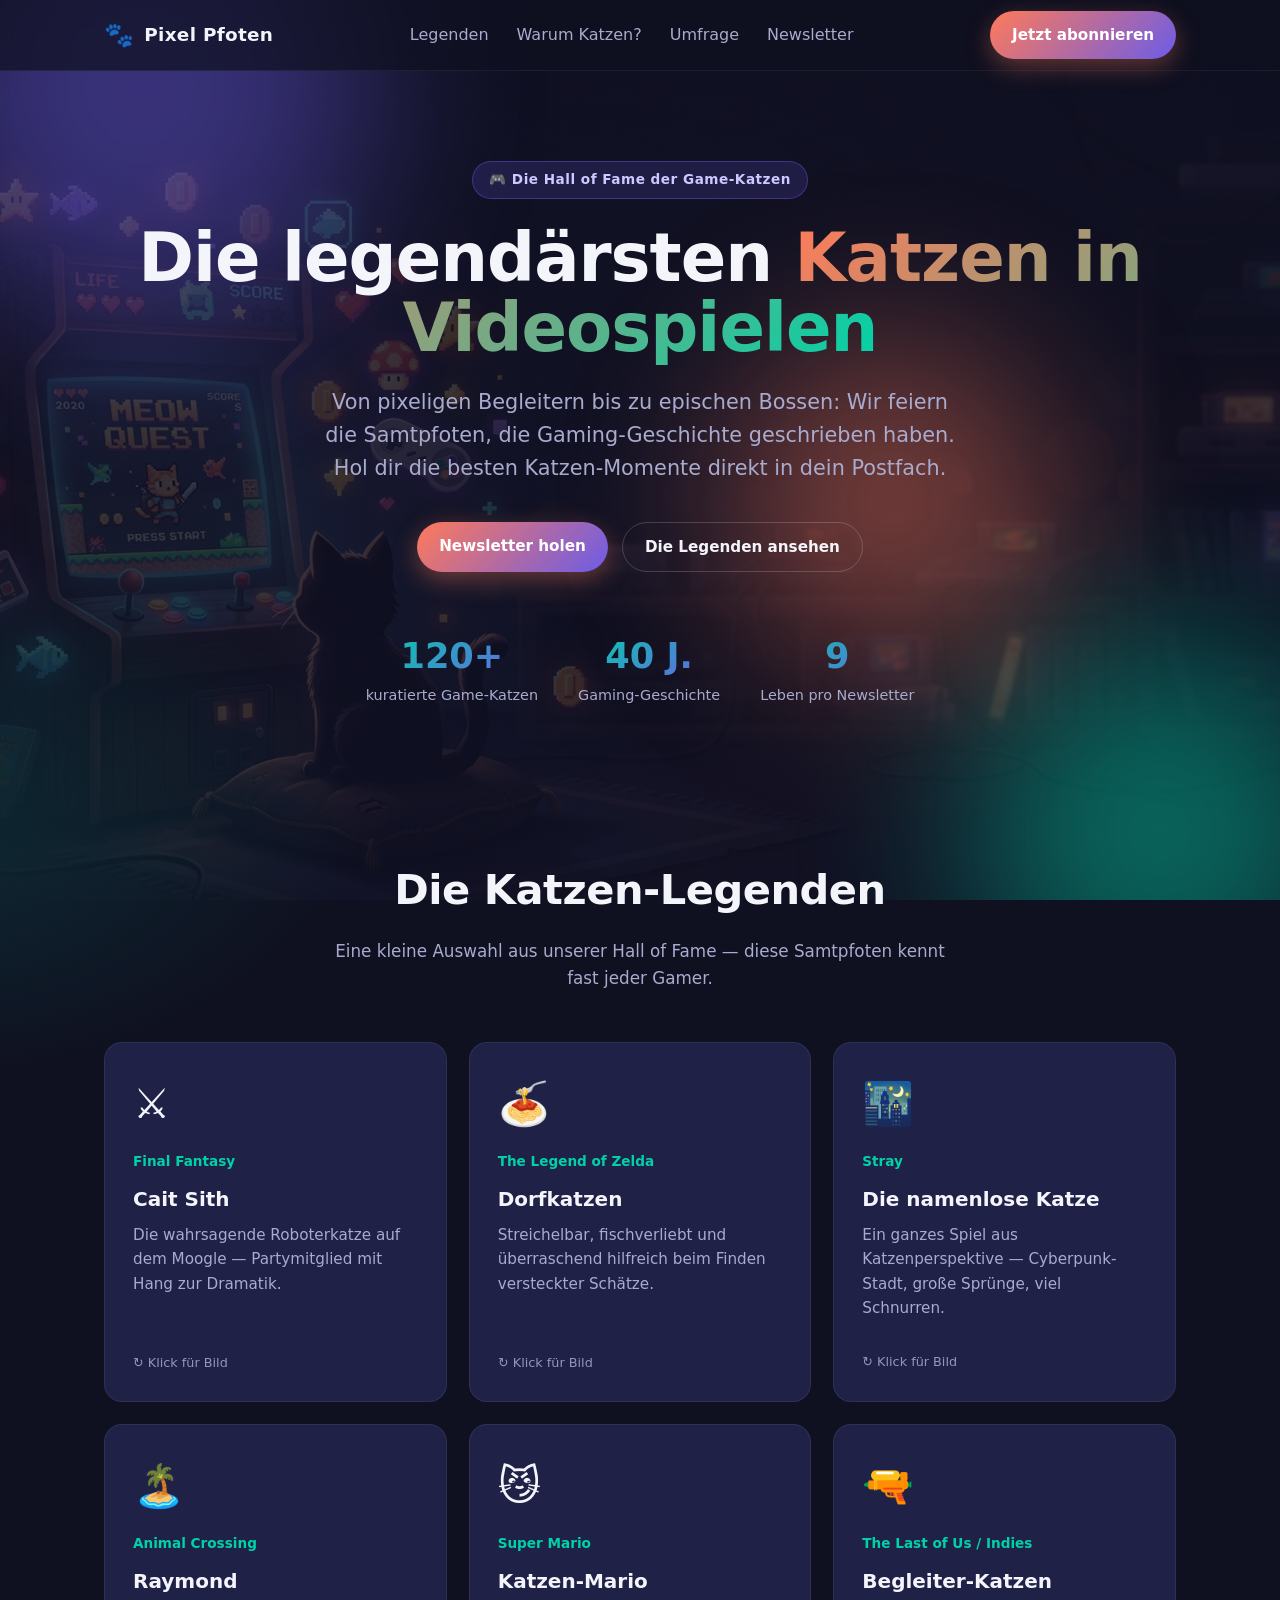
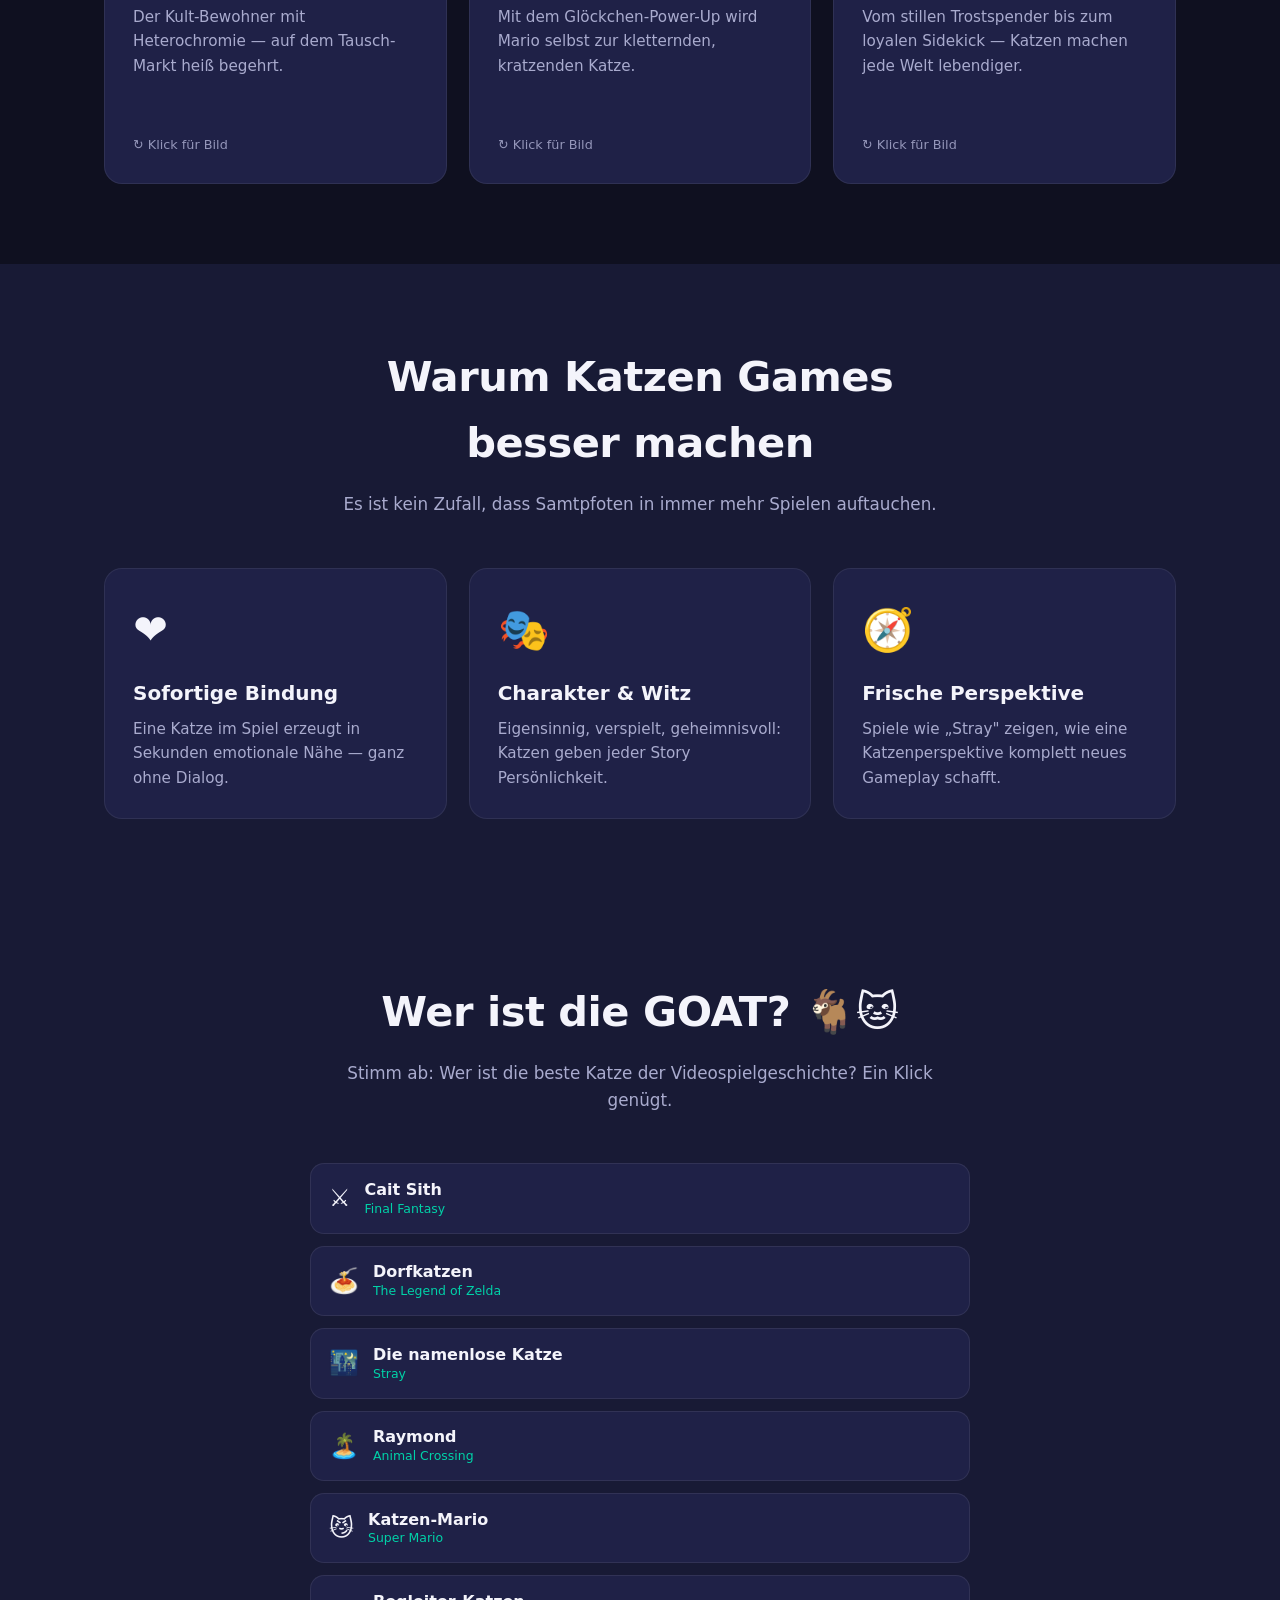
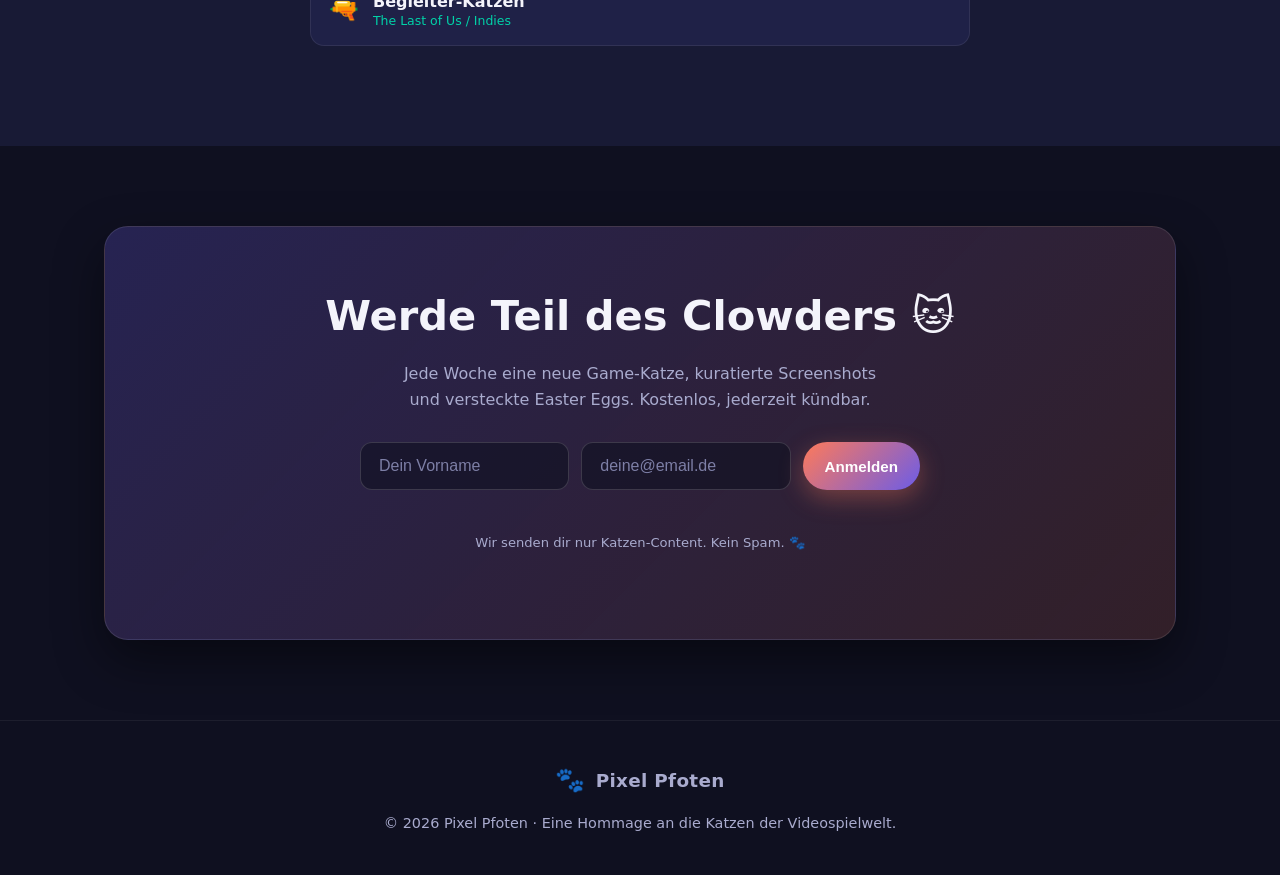
==== commit 39f1ecd2: "Interaktive Umfrage (beste Game-Katze) + Formular-Meldung aufgeraeumt" ====
--- a/index.html
+++ b/index.html
@@ -231,6 +231,35 @@
       display: inline-flex; align-items: center; gap: 6px;
     }
     .card.flip:hover .flip-hint { color: var(--accent); }
+
+    /* ---------- Umfrage / Poll ---------- */
+    .poll { max-width: 660px; margin: 0 auto; display: flex; flex-direction: column; gap: 12px; }
+    .poll-option {
+      position: relative; overflow: hidden; cursor: pointer; width: 100%; text-align: left;
+      background: var(--card); border: 1px solid rgba(255, 255, 255, 0.08);
+      border-radius: 14px; padding: 15px 18px; color: var(--text); font: inherit;
+      display: flex; align-items: center; gap: 14px;
+      transition: border-color 0.2s ease, transform 0.15s ease;
+    }
+    .poll-option:hover:not(:disabled) { border-color: rgba(255, 122, 89, 0.6); transform: translateY(-2px); }
+    .poll-option:disabled { cursor: default; }
+    .poll-bar {
+      position: absolute; left: 0; top: 0; bottom: 0; width: 0; z-index: 0;
+      background: linear-gradient(90deg, rgba(108, 92, 231, 0.5), rgba(255, 122, 89, 0.35));
+      transition: width 0.9s cubic-bezier(0.4, 0.2, 0.2, 1);
+    }
+    .poll-option.is-choice .poll-bar { background: linear-gradient(90deg, rgba(0, 210, 168, 0.55), rgba(108, 92, 231, 0.45)); }
+    .poll-emoji, .poll-label, .poll-pct { position: relative; z-index: 1; }
+    .poll-emoji { font-size: 1.5rem; }
+    .poll-label { flex: 1; line-height: 1.3; }
+    .poll-label .name { font-weight: 700; }
+    .poll-label .game { display: block; color: var(--accent-3); font-size: 0.78rem; }
+    .poll-option.is-choice .poll-label .name::after { content: " ✓"; color: var(--accent-3); }
+    .poll-pct { font-weight: 800; font-size: 1.05rem; min-width: 52px; text-align: right; opacity: 0; transition: opacity 0.5s ease; }
+    .poll.voted .poll-pct { opacity: 1; }
+    .poll.voted .poll-option:not(.is-choice) { opacity: 0.78; }
+    .poll-meta { text-align: center; margin-top: 20px; color: var(--muted); font-size: 0.9rem; }
+    .poll-reset { display: none; background: none; border: none; color: var(--accent); cursor: pointer; text-decoration: underline; font-size: 0.85rem; margin-left: 8px; }
   </style>
 </head>
 <body>
@@ -246,6 +275,7 @@
       <nav class="nav-links">
         <a href="#legenden">Legenden</a>
         <a href="#warum">Warum Katzen?</a>
+        <a href="#umfrage">Umfrage</a>
         <a href="#newsletter">Newsletter</a>
       </nav>
       <a href="#newsletter" class="btn">Jetzt abonnieren</a>
@@ -410,6 +440,55 @@
             <p>Spiele wie „Stray" zeigen, wie eine Katzenperspektive komplett neues Gameplay schafft.</p>
           </div>
         </div>
+      </div>
+    </section>
+
+    <!-- Umfrage / Poll -->
+    <section id="umfrage" style="background: var(--bg-soft);">
+      <div class="wrap">
+        <div class="section-head">
+          <h2>Wer ist die GOAT? 🐐🐱</h2>
+          <p>Stimm ab: Wer ist die beste Katze der Videospielgeschichte? Ein Klick genügt.</p>
+        </div>
+        <div class="poll" id="poll">
+          <button class="poll-option" data-id="cait" type="button">
+            <span class="poll-bar"></span>
+            <span class="poll-emoji">⚔️</span>
+            <span class="poll-label"><span class="name">Cait Sith</span><span class="game">Final Fantasy</span></span>
+            <span class="poll-pct"></span>
+          </button>
+          <button class="poll-option" data-id="zelda" type="button">
+            <span class="poll-bar"></span>
+            <span class="poll-emoji">🍝</span>
+            <span class="poll-label"><span class="name">Dorfkatzen</span><span class="game">The Legend of Zelda</span></span>
+            <span class="poll-pct"></span>
+          </button>
+          <button class="poll-option" data-id="stray" type="button">
+            <span class="poll-bar"></span>
+            <span class="poll-emoji">🌃</span>
+            <span class="poll-label"><span class="name">Die namenlose Katze</span><span class="game">Stray</span></span>
+            <span class="poll-pct"></span>
+          </button>
+          <button class="poll-option" data-id="raymond" type="button">
+            <span class="poll-bar"></span>
+            <span class="poll-emoji">🏝️</span>
+            <span class="poll-label"><span class="name">Raymond</span><span class="game">Animal Crossing</span></span>
+            <span class="poll-pct"></span>
+          </button>
+          <button class="poll-option" data-id="mario" type="button">
+            <span class="poll-bar"></span>
+            <span class="poll-emoji">😼</span>
+            <span class="poll-label"><span class="name">Katzen-Mario</span><span class="game">Super Mario</span></span>
+            <span class="poll-pct"></span>
+          </button>
+          <button class="poll-option" data-id="begleiter" type="button">
+            <span class="poll-bar"></span>
+            <span class="poll-emoji">🔫</span>
+            <span class="poll-label"><span class="name">Begleiter-Katzen</span><span class="game">The Last of Us / Indies</span></span>
+            <span class="poll-pct"></span>
+          </button>
+        </div>
+        <p class="poll-meta"><span id="pollTotal"></span><button class="poll-reset" id="pollReset" type="button">Stimme ändern</button></p>
       </div>
     </section>
 
@@ -479,6 +558,71 @@
       });
     });
 
+    // Umfrage: Abstimmen, animierte Ergebnis-Balken, Speicherung pro Browser
+    (function () {
+      const poll = document.getElementById("poll");
+      if (!poll) return;
+      const STORE = "pixelpfoten_poll_v1";
+      const VOTE = "pixelpfoten_vote_v1";
+      // Start-Stimmen, damit die Umfrage von Anfang an lebendig wirkt
+      const baseline = { cait: 312, zelda: 198, stray: 587, raymond: 264, mario: 341, begleiter: 153 };
+
+      const options = poll.querySelectorAll(".poll-option");
+      const totalEl = document.getElementById("pollTotal");
+      const resetBtn = document.getElementById("pollReset");
+
+      let counts;
+      try { counts = JSON.parse(localStorage.getItem(STORE)) || { ...baseline }; }
+      catch { counts = { ...baseline }; }
+      let myVote = null;
+      try { myVote = localStorage.getItem(VOTE); } catch {}
+
+      const sum = (c) => Object.values(c).reduce((a, b) => a + b, 0);
+
+      function render() {
+        const t = sum(counts) || 1;
+        poll.classList.add("voted");
+        options.forEach((opt) => {
+          const id = opt.dataset.id;
+          const pct = Math.round((counts[id] / t) * 100);
+          opt.classList.toggle("is-choice", id === myVote);
+          opt.disabled = true;
+          opt.querySelector(".poll-pct").textContent = pct + "%";
+          requestAnimationFrame(() => { opt.querySelector(".poll-bar").style.width = pct + "%"; });
+        });
+        totalEl.textContent = t.toLocaleString("de-DE") + " Stimmen · ";
+        resetBtn.style.display = "inline";
+      }
+
+      options.forEach((opt) => {
+        opt.addEventListener("click", () => {
+          if (myVote) return;
+          const id = opt.dataset.id;
+          counts[id] = (counts[id] || 0) + 1;
+          myVote = id;
+          try { localStorage.setItem(STORE, JSON.stringify(counts)); localStorage.setItem(VOTE, id); } catch {}
+          render();
+        });
+      });
+
+      resetBtn.addEventListener("click", () => {
+        if (myVote && counts[myVote]) counts[myVote] = Math.max(0, counts[myVote] - 1);
+        myVote = null;
+        try { localStorage.setItem(STORE, JSON.stringify(counts)); localStorage.removeItem(VOTE); } catch {}
+        poll.classList.remove("voted");
+        options.forEach((opt) => {
+          opt.disabled = false;
+          opt.classList.remove("is-choice");
+          opt.querySelector(".poll-bar").style.width = "0";
+          opt.querySelector(".poll-pct").textContent = "";
+        });
+        totalEl.textContent = "";
+        resetBtn.style.display = "none";
+      });
+
+      if (myVote) render();
+    })();
+
     const form = document.getElementById("leadForm");
     const msg = document.getElementById("formMsg");
 
@@ -522,10 +666,21 @@
         msg.textContent = "Willkommen im Clowder, " + firstName + "! 🐾 Schau in dein Postfach.";
         form.reset();
       } catch (err) {
-        // /api/lead existiert in der Vorschau noch nicht – das ist normal.
-        msg.classList.add("ok");
-        msg.textContent = "Danke, " + firstName + "! (Vorschau-Modus: /api/lead wird später angebunden.)";
-        form.reset();
+        // Auf der Live-Seite ist /api/lead angebunden. Schlägt der Aufruf hier fehl,
+        // sind wir entweder in der lokalen Vorschau (kein Server) oder es gab eine Störung.
+        const istLokaleVorschau =
+          !location.hostname ||
+          location.hostname === "localhost" ||
+          location.hostname === "127.0.0.1";
+
+        if (istLokaleVorschau) {
+          msg.classList.add("ok");
+          msg.textContent = "Danke, " + firstName + "! (Lokale Vorschau – live wird der Lead echt gesendet.)";
+          form.reset();
+        } else {
+          msg.classList.add("err");
+          msg.textContent = "Hoppla, das hat gerade nicht geklappt. Bitte versuch es gleich nochmal.";
+        }
       } finally {
         btn.disabled = false;
         btn.textContent = originalText;
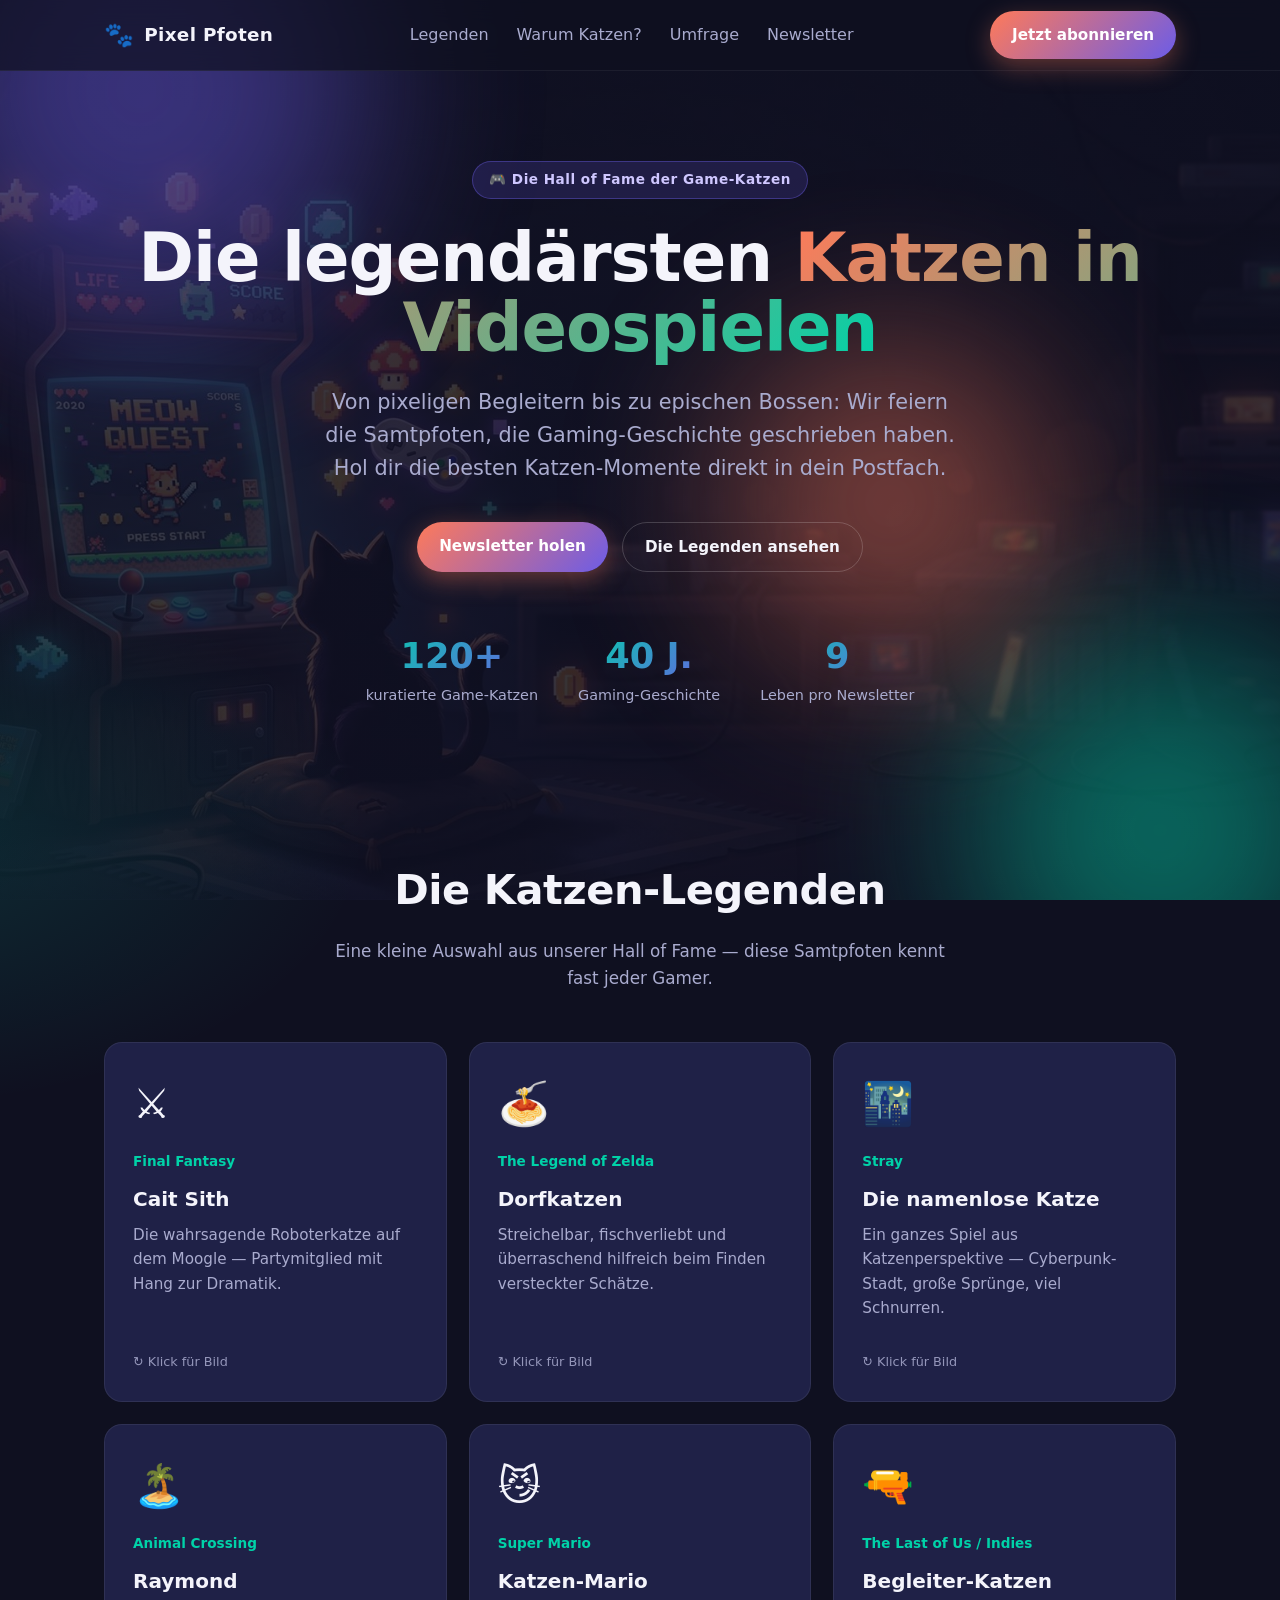
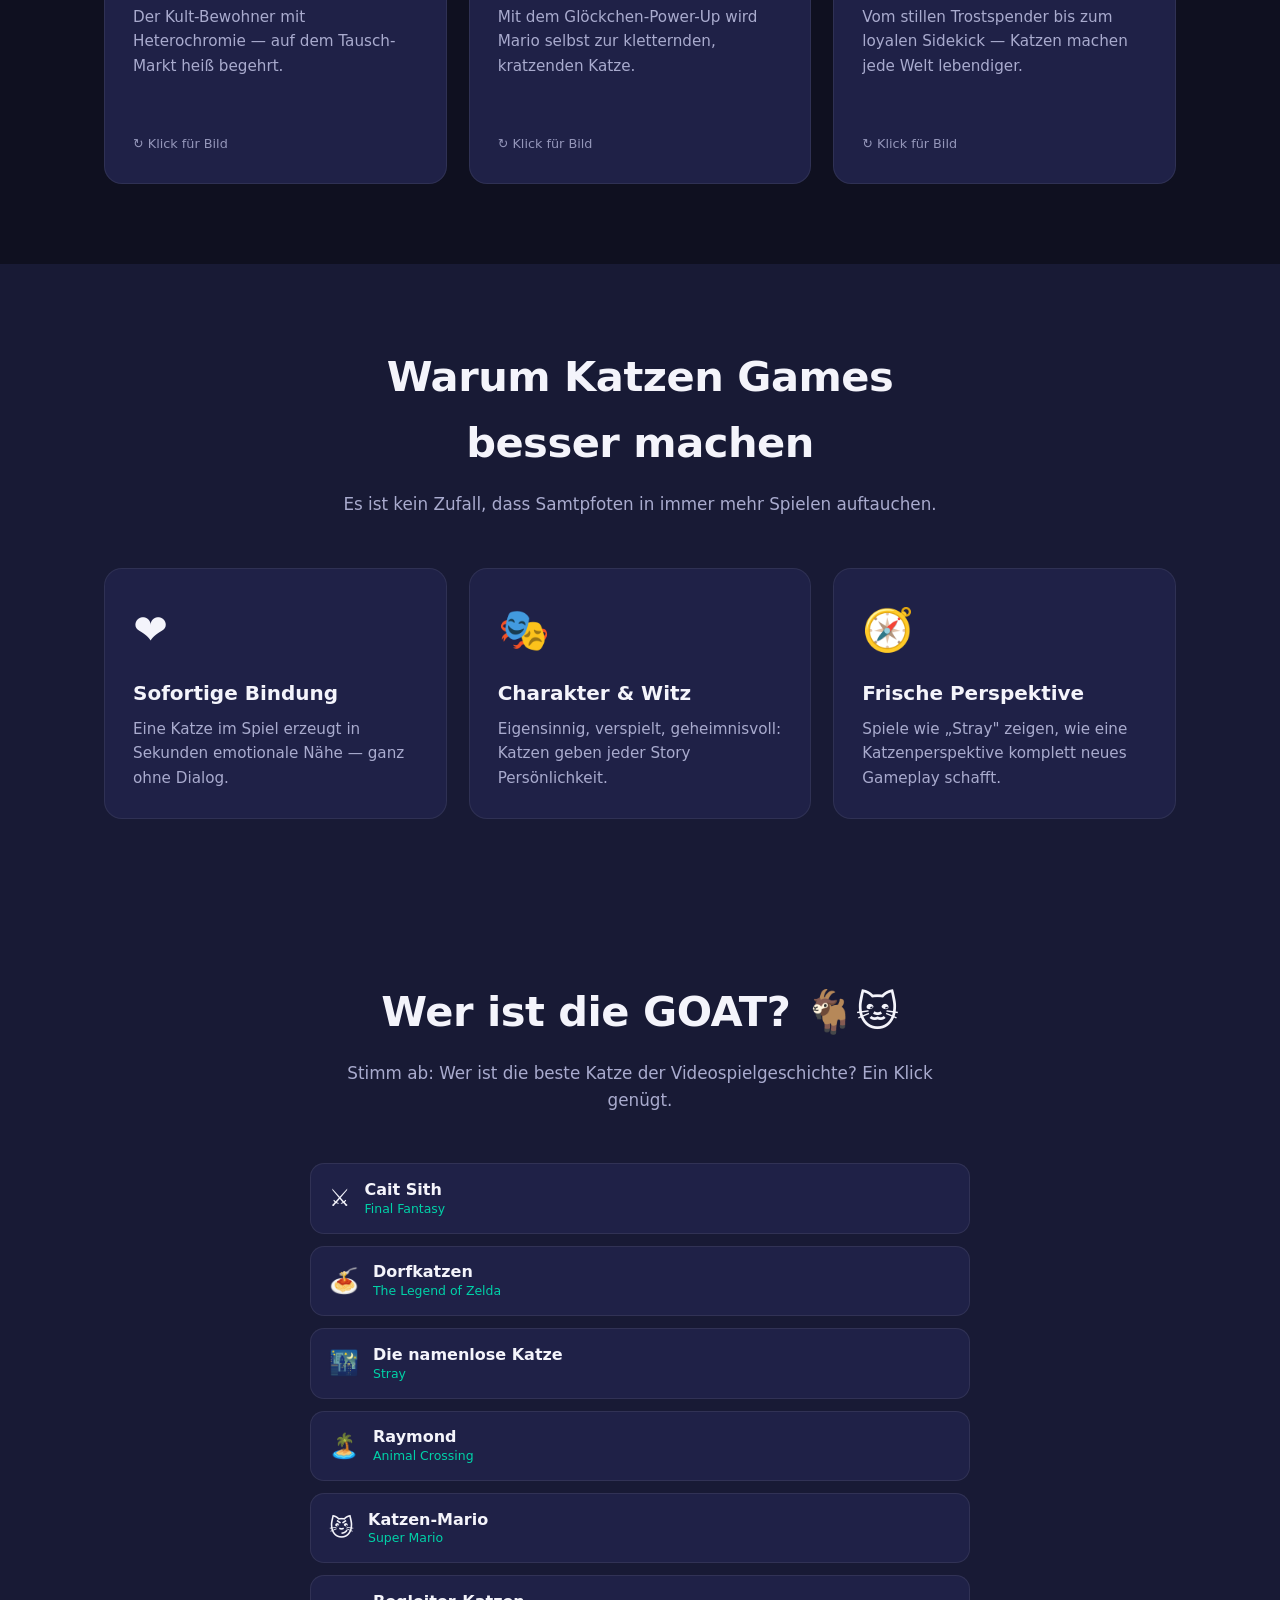
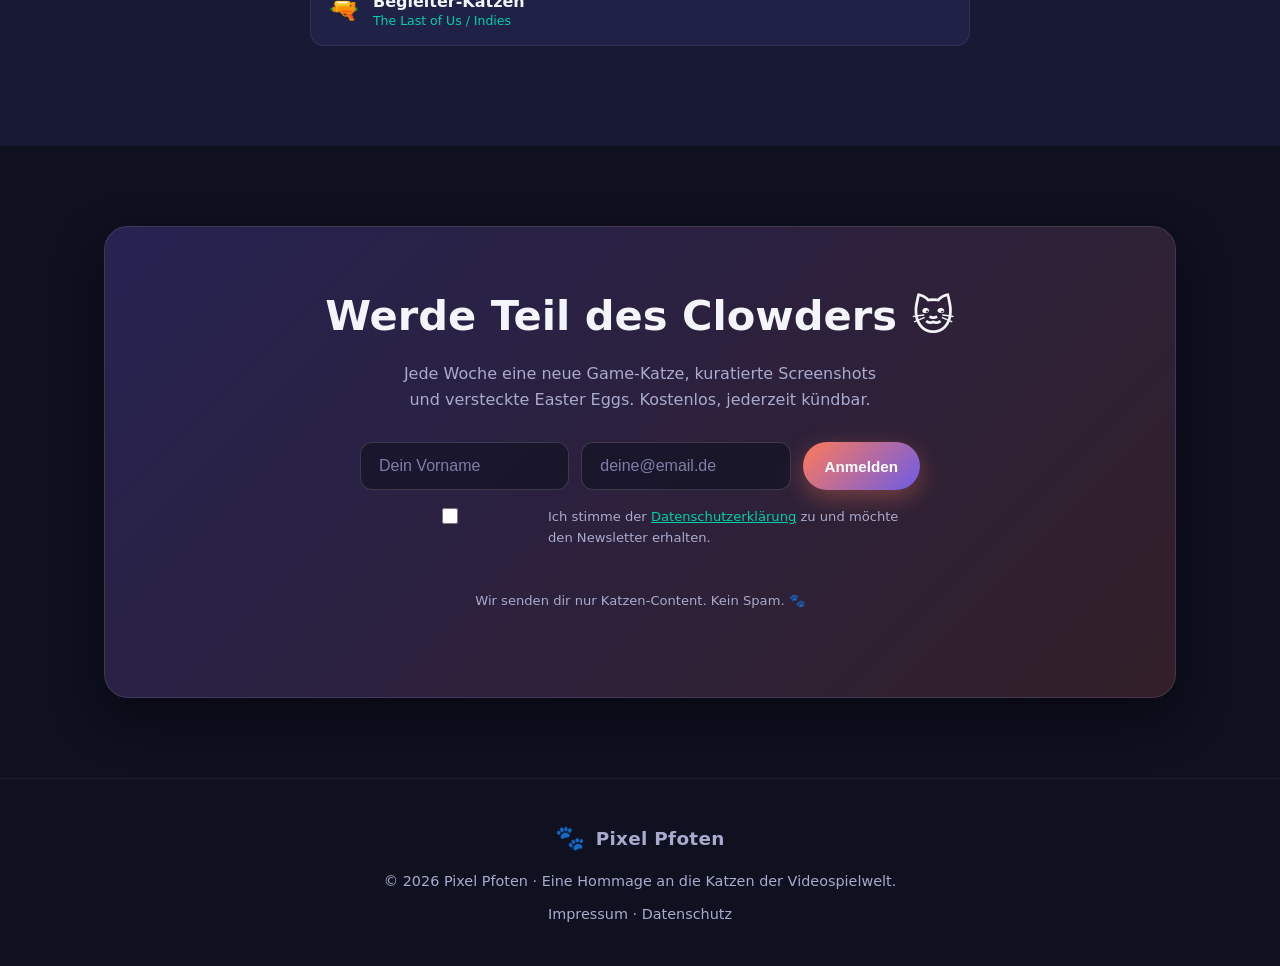
==== commit b2326a67: "Profi-Politur: Favicon, Social-Vorschau (OG), Impressum + Datenschutz, Einwilligung im Formular" ====
--- a/index.html
+++ b/index.html
@@ -5,6 +5,24 @@
   <meta name="viewport" content="width=device-width, initial-scale=1.0" />
   <title>Pixel Pfoten · Katzen in Videospielen</title>
   <meta name="description" content="Die ultimative Hommage an die legendärsten Katzen der Videospielgeschichte. Hol dir den Newsletter mit den besten Katzen-Momenten aus Games." />
+
+  <!-- Favicon -->
+  <link rel="icon" type="image/svg+xml" href="/favicon.svg" />
+
+  <!-- Social-Vorschau (Open Graph & Twitter) -->
+  <meta property="og:type" content="website" />
+  <meta property="og:url" content="https://meine-webseite-bh4.pages.dev/" />
+  <meta property="og:title" content="Pixel Pfoten · Katzen in Videospielen" />
+  <meta property="og:description" content="Die legendärsten Katzen der Videospielgeschichte – jede Woche neu im kostenlosen Newsletter." />
+  <meta property="og:image" content="https://meine-webseite-bh4.pages.dev/og-image.jpg" />
+  <meta property="og:image:width" content="1200" />
+  <meta property="og:image:height" content="630" />
+  <meta property="og:locale" content="de_DE" />
+  <meta name="twitter:card" content="summary_large_image" />
+  <meta name="twitter:title" content="Pixel Pfoten · Katzen in Videospielen" />
+  <meta name="twitter:description" content="Die legendärsten Game-Katzen – jede Woche neu im Newsletter." />
+  <meta name="twitter:image" content="https://meine-webseite-bh4.pages.dev/og-image.jpg" />
+
   <style>
     :root {
       --bg: #0f1020;
@@ -139,6 +157,12 @@
     .lead-form input::placeholder { color: #7d7fa6; }
     .lead-form button { flex: 0 0 auto; }
     .form-note { font-size: 0.82rem; color: var(--muted); margin-top: 16px; }
+    .lead-consent {
+      flex: 1 1 100%; display: flex; align-items: flex-start; justify-content: center;
+      gap: 8px; font-size: 0.82rem; color: var(--muted); margin-top: 4px; text-align: left;
+    }
+    .lead-consent input { width: 16px; height: 16px; margin-top: 2px; accent-color: var(--accent); flex: 0 0 auto; cursor: pointer; }
+    .lead-consent a { color: var(--accent-3); }
     .form-msg { margin-top: 18px; font-weight: 600; min-height: 24px; }
     .form-msg.ok { color: var(--accent-3); }
     .form-msg.err { color: var(--accent); }
@@ -146,6 +170,9 @@
     /* ---------- Footer ---------- */
     footer { padding: 40px 0; text-align: center; color: var(--muted); border-top: 1px solid rgba(255, 255, 255, 0.06); font-size: 0.9rem; }
     footer .logo { justify-content: center; margin-bottom: 12px; }
+    .footer-links { margin-top: 10px; }
+    .footer-links a { color: var(--muted); text-decoration: none; }
+    .footer-links a:hover { color: var(--text); text-decoration: underline; }
 
     /* ---------- Animierter Hintergrund-Glow ---------- */
     main { position: relative; z-index: 1; }
@@ -224,6 +251,15 @@
     .card.flip .card-back-content { position: relative; z-index: 1; padding: 26px; }
     .card.flip .card-back-content .game { color: var(--accent-3); }
     .card.flip .card-back-content h3 { font-size: 1.45rem; }
+    .card-more {
+      position: relative; z-index: 1; display: inline-block; margin-top: 14px;
+      padding: 9px 18px; border-radius: 999px; font-size: 0.85rem; font-weight: 700;
+      color: #fff; text-decoration: none;
+      background: linear-gradient(135deg, var(--accent), var(--accent-2));
+      box-shadow: 0 8px 20px rgba(255, 122, 89, 0.4);
+      transition: transform 0.15s ease, box-shadow 0.2s ease;
+    }
+    .card-more:hover { transform: translateY(-2px); box-shadow: 0 12px 26px rgba(255, 122, 89, 0.55); }
 
     .flip-hint {
       margin-top: auto; padding-top: 16px;
@@ -323,6 +359,7 @@
                 <div class="card-back-content">
                   <span class="game">Final Fantasy</span>
                   <h3>Cait Sith</h3>
+                  <a class="card-more" href="/katze/cait-sith/">Mehr erfahren →</a>
                 </div>
               </div>
             </div>
@@ -340,6 +377,7 @@
                 <div class="card-back-content">
                   <span class="game">The Legend of Zelda</span>
                   <h3>Dorfkatzen</h3>
+                  <a class="card-more" href="/katze/zelda-dorfkatzen/">Mehr erfahren →</a>
                 </div>
               </div>
             </div>
@@ -357,6 +395,7 @@
                 <div class="card-back-content">
                   <span class="game">Stray</span>
                   <h3>Die namenlose Katze</h3>
+                  <a class="card-more" href="/katze/stray/">Mehr erfahren →</a>
                 </div>
               </div>
             </div>
@@ -374,6 +413,7 @@
                 <div class="card-back-content">
                   <span class="game">Animal Crossing</span>
                   <h3>Raymond</h3>
+                  <a class="card-more" href="/katze/raymond/">Mehr erfahren →</a>
                 </div>
               </div>
             </div>
@@ -391,6 +431,7 @@
                 <div class="card-back-content">
                   <span class="game">Super Mario</span>
                   <h3>Katzen-Mario</h3>
+                  <a class="card-more" href="/katze/mario/">Mehr erfahren →</a>
                 </div>
               </div>
             </div>
@@ -408,6 +449,7 @@
                 <div class="card-back-content">
                   <span class="game">The Last of Us / Indies</span>
                   <h3>Begleiter-Katzen</h3>
+                  <a class="card-more" href="/katze/begleiter-katzen/">Mehr erfahren →</a>
                 </div>
               </div>
             </div>
@@ -502,6 +544,10 @@
             <input type="text" id="firstName" name="firstName" placeholder="Dein Vorname" autocomplete="given-name" required />
             <input type="email" id="email" name="email" placeholder="deine@email.de" autocomplete="email" required />
             <button type="submit" class="btn">Anmelden</button>
+            <label class="lead-consent">
+              <input type="checkbox" id="consent" />
+              <span>Ich stimme der <a href="/datenschutz/">Datenschutzerklärung</a> zu und möchte den Newsletter erhalten.</span>
+            </label>
           </form>
           <div class="form-msg" id="formMsg" role="status" aria-live="polite"></div>
           <p class="form-note">Wir senden dir nur Katzen-Content. Kein Spam. 🐾</p>
@@ -514,6 +560,7 @@
     <div class="wrap">
       <div class="logo"><span class="paw">🐾</span> Pixel Pfoten</div>
       <p>© 2026 Pixel Pfoten · Eine Hommage an die Katzen der Videospielwelt.</p>
+      <p class="footer-links"><a href="/impressum/">Impressum</a> · <a href="/datenschutz/">Datenschutz</a></p>
     </div>
   </footer>
 
@@ -549,7 +596,10 @@
         card.classList.toggle("flipped");
         card.setAttribute("aria-pressed", card.classList.contains("flipped"));
       };
-      card.addEventListener("click", toggle);
+      card.addEventListener("click", (e) => {
+        if (e.target.closest("a")) return; // Links (z. B. "Mehr erfahren") nicht als Flip abfangen
+        toggle();
+      });
       card.addEventListener("keydown", (e) => {
         if (e.key === "Enter" || e.key === " ") {
           e.preventDefault();
@@ -644,6 +694,12 @@
       if (!emailOk) {
         msg.classList.add("err");
         msg.textContent = "Bitte gib eine gültige E-Mail-Adresse ein.";
+        return;
+      }
+      const consent = document.getElementById("consent");
+      if (consent && !consent.checked) {
+        msg.classList.add("err");
+        msg.textContent = "Bitte stimme der Datenschutzerklärung zu.";
         return;
       }
 
